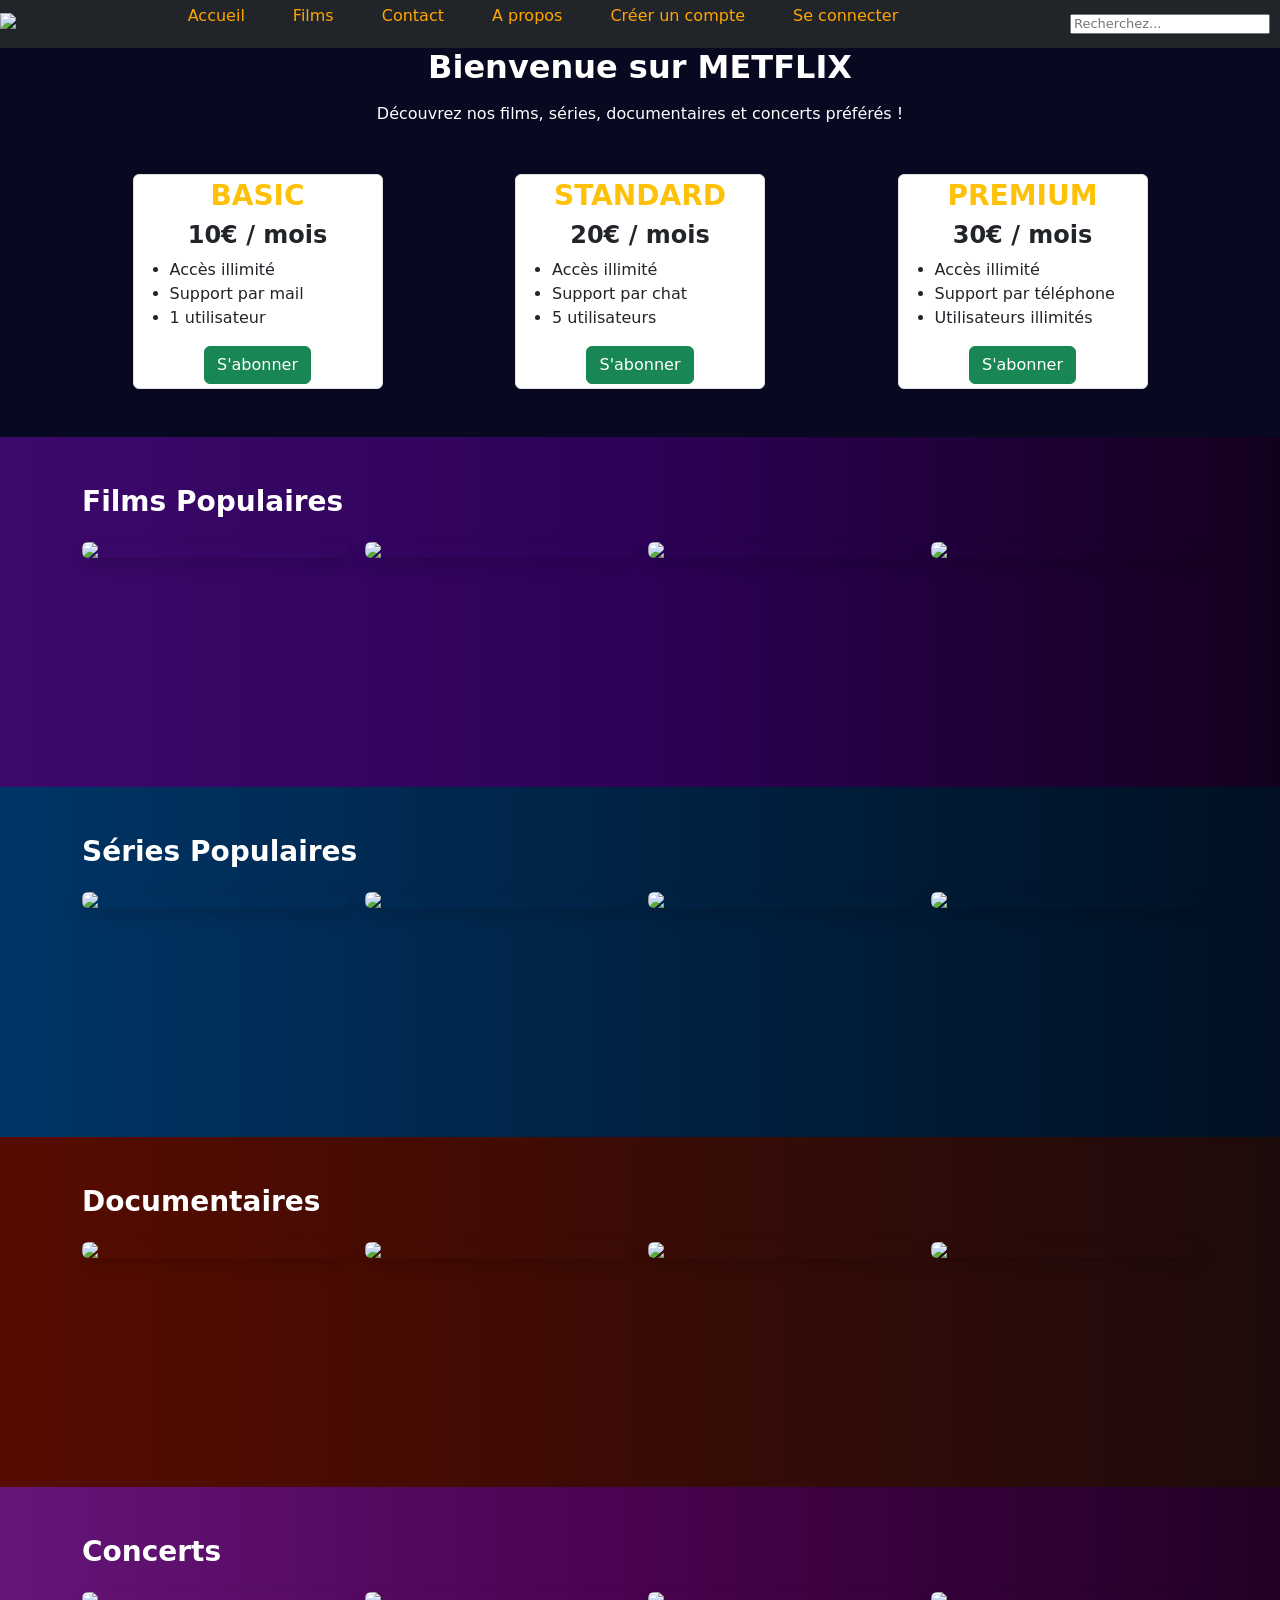
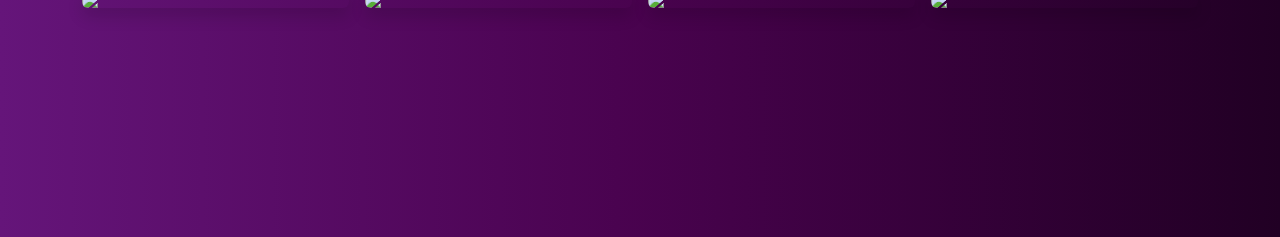
==== index.html @ 075f4abd "Projet Metflix" ====
<!DOCTYPE html>
<html lang="en">
  <head>
    <meta charset="UTF-8" />
    <meta name="viewport" content="width=device-width, initial-scale=1.0" />
    <link
      href="https://cdn.jsdelivr.net/npm/bootstrap@5.3.8/dist/css/bootstrap.min.css"
      rel="stylesheet"
      integrity="sha384-sRIl4kxILFvY47J16cr9ZwB07vP4J8+LH7qKQnuqkuIAvNWLzeN8tE5YBujZqJLB"
      crossorigin="anonymous"
    />
    <link rel="icon" type="image/png" href="/images/FavMetflix.png" />
    <link rel="stylesheet" href="/style.css" />
    <title>Metflix</title>
  </head>
  <body>
    <header>
      <nav class="bg-dark d-flex justify-content-between lh-lg">
        <!-- LOGO -->
        <a href="index.html"
          ><img src="/images/LogoMetflix.png" class="float-left mt-2"
        /></a>

        <!-- NAVLIST -->
        <ul class="d-flex justify-content-evenly gap-5 list-unstyled">
          <li><a href="index.html">Accueil</a></li>
          <li><a href="#films">Films</a></li>
          <li><a href="#series">Contact</a></li>
          <li><a href="#documentaires">A propos</a></li>
          <li><a href="#">Créer un compte</a></li>
          <li><a href="#">Se connecter</a></li>
        </ul>
        <!-- Zone recherche -->
        <input
          id="recherche"
          type="search"
          name="recherche"
          placeholder="Recherchez..."
        />
      </nav>

      <!--=================== Section PROMO / OFFRES =====================-->
      <section class="gap-4 mb-5">
        <div class="d-flex text-center flex-column gap-2">
          <h2 class="text-white fw-bolder">Bienvenue sur METFLIX</h2>
          <p class="text-white mb-5">
            Découvrez nos films, séries, documentaires et concerts préférés !
          </p>
        </div>

        <!-- CARD BASIC -->
        <div class="d-flex justify-content-evenly text-center offres">
          <div class="img-thumbnail shadow-sm">
            <h3 class="text-warning fw-bold">BASIC</h3>
            <h4 class="fw-bold">10€ / mois</h4>
            <ul class="text-start">
              <li>Accès illimité</li>
              <li>Support par mail</li>
              <li>1 utilisateur</li>
            </ul>
            <input type="button" value="S'abonner" class="btn btn-success" />
          </div>

          <!-- CARD STANDARD -->
          <div class="img-thumbnail offres">
            <h3 class="text-warning fw-bold">STANDARD</h3>
            <h4 class="fw-bold">20€ / mois</h4>
            <ul class="text-start">
              <li>Accès illimité</li>
              <li>Support par chat</li>
              <li>5 utilisateurs</li>
            </ul>
            <input type="button" value="S'abonner" class="btn btn-success" />
          </div>

          <!-- CARD PREMIUM-->
          <div class="img-thumbnail offres">
            <h3 class="text-warning fw-bold">PREMIUM</h3>
            <h4 class="fw-bold">30€ / mois</h4>
            <ul class="text-start">
              <li>Accès illimité</li>
              <li>Support par téléphone</li>
              <li>Utilisateurs illimités</li>
            </ul>
            <input type="button" value="S'abonner" class="btn btn-success" />
          </div>
        </div>
      </section>
    </header>
    <!--================================ MAIN ===============================-->
    <main>
      <!-- FILMS -->
      <section id="films" class="section-custom bg-gradient-films py-5">
        <div class="container">
          <h3 class="text-white mb-4 fw-bold">Films Populaires</h3>
          <div class="d-flex flex-nowrap justify-content-between gap-3">
            <a href="#"
              ><img
                src="/images/Eternal.jpg"
                class="img-fluid rounded shadow film-img"
            /></a>
            <a href="#"
              ><img
                src="/images/Jesuisunelégende.jpg"
                class="img-fluid rounded shadow film-img"
            /></a>
            <a href="#"
              ><img
                src="/images/Laligneverte.jpg"
                class="img-fluid rounded shadow film-img"
            /></a>
            <a href="#"
              ><img
                src="/images/LePari.jpg"
                class="img-fluid rounded shadow film-img"
            /></a>
          </div>
        </div>
      </section>

      <!-- SERIES -->
      <section id="series" class="section-custom bg-gradient-series py-5">
        <div class="container">
          <h3 class="text-white mb-4 fw-bold">Séries Populaires</h3>
          <div class="d-flex flex-nowrap justify-content-between gap-3">
            <a href="#"
              ><img
                src="/images/TheWitcher.png"
                class="img-fluid rounded shadow film-img"
            /></a>
            <a href="#"
              ><img
                src="/images/TheWalkingDeadwebp.png"
                class="img-fluid rounded shadow film-img"
            /></a>
            <a href="#"
              ><img
                src="/images/Friends.jpg"
                id="friends"
                class="img-fluid rounded shadow film-img"
            /></a>
            <a href="#"
              ><img
                src="/images/Thelastofus.jpg"
                class="img-fluid rounded shadow film-img"
            /></a>
          </div>
        </div>
      </section>

      <!-- DOCUMENTAIRES -->
      <section id="documentaires" class="section-custom bg-gradient-docu py-5">
        <div class="container">
          <h3 class="text-white mb-4 fw-bold">Documentaires</h3>
          <div class="d-flex flex-nowrap justify-content-between gap-3">
            <a href="#"
              ><img
                src="/images/LaMarcheDeLEmpereur.jpg"
                class="img-fluid rounded shadow film-img"
            /></a>
            <a href="#"
              ><img
                src="/images/LesfrèresMenendezjpg.jpg"
                class="img-fluid rounded shadow film-img"
            /></a>
            <a href="#"
              ><img
                src="/images/DocuEpstein.jpg"
                class="img-fluid rounded shadow film-img"
            /></a>
            <a href="#"
              ><img
                src="/images/DocuWattswebp.png"
                class="img-fluid rounded shadow film-img"
            /></a>
          </div>
        </div>
      </section>

      <!-- CONCERTS -->
      <section id="concerts" class="section-custom bg-gradient-concerts py-5">
        <div class="container">
          <h3 class="text-white mb-4 fw-bold">Concerts</h3>
          <div class="d-flex flex-nowrap justify-content-between gap-3">
            <a href="#"
              ><img
                src="/images/One-More-Light-Live.jpg"
                class="img-fluid rounded shadow film-img"
            /></a>
            <a href="#"
              ><img
                src="/images/Taylor-Swift.png"
                id="taylor"
                class="img-fluid rounded shadow film-img"
            /></a>
            <a href="#"
              ><img
                src="/images/640_metallica.jpg"
                class="img-fluid rounded shadow film-img"
            /></a>
            <a href="#"
              ><img
                src="/images/Slipknot.jpg"
                class="img-fluid rounded shadow film-img"
            /></a>
          </div>
        </div>
      </section>
    </main>

    <footer></footer>
    <script src="/script.js"></script>
  </body>
</html>
---- style.css ----
body {
  background: rgb(8, 8, 33);
}

#recherche {
  font-size: small;
  height: 20px;
  width: 200px;
  display: flex;
  align-self: center;
  margin-right: 10px;
}

.offres .img-thumbnail {
  width: 250px;
}

nav a {
  color: orange;
  text-decoration: none;
  transition: color 0.3s ease, transform 0.2s ease;
}

nav a:hover {
  color: #fff;
  transform: scale(1.1);
}

#films {
  height: 350px;
}
#series {
  height: 350px;
}

#documentaires {
  height: 350px;
}

#concerts {
  height: 350px;
}

#friends,
#taylor {
  height: 100px;
}

.section-custom {
  min-height: 350px;
}

.bg-gradient-films {
  background: linear-gradient(90deg, #3c096c, #2d0157, #13001d);
}

.bg-gradient-series {
  background: linear-gradient(90deg, #003566, #001022);
}

.bg-gradient-docu {
  background: linear-gradient(90deg, #580c00, #1d0b0b);
}

.bg-gradient-concerts {
  background: linear-gradient(90deg, #65157a, lch(15.51% 46.57 324.2), #210024);
}

.film-img {
  width: 23%;
  transition: transform 0.3s ease, box-shadow 0.3s ease;
}

.film-img:hover {
  transform: translateY(-10px);
  box-shadow: 0 10px 20px rgba(255, 255, 255, 0.2);
}

#series img {
  height: 180px;
}

#films a,
#series a,
#documentaires a,
#concerts a {
  display: flex;
  justify-content: center;
  align-items: center;
  width: 25%;
  text-decoration: none;
}

#films a img,
#series a img,
#documentaires a img,
#concerts a img {
  width: 100%;
  height: auto;
  object-fit: contain;
  border-radius: 8px;
  transition: transform 0.3s ease, box-shadow 0.3s ease;
}
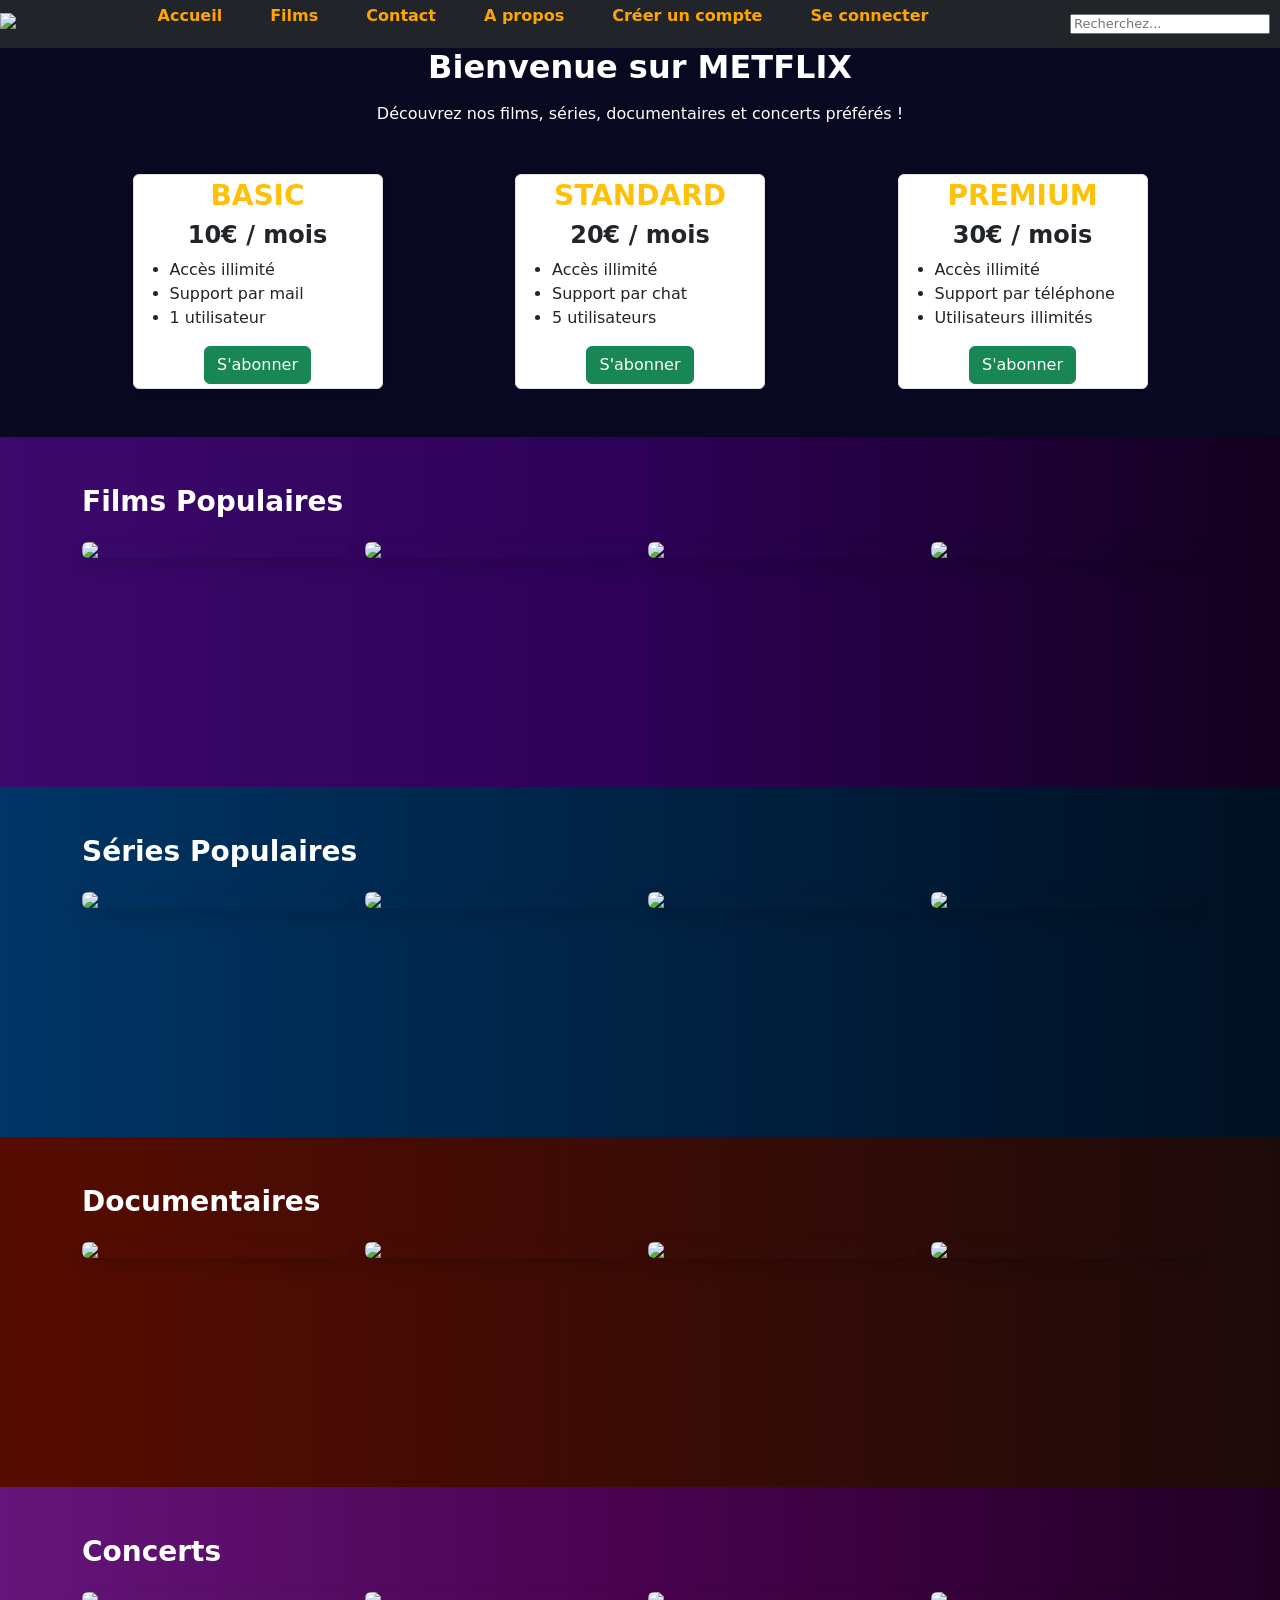
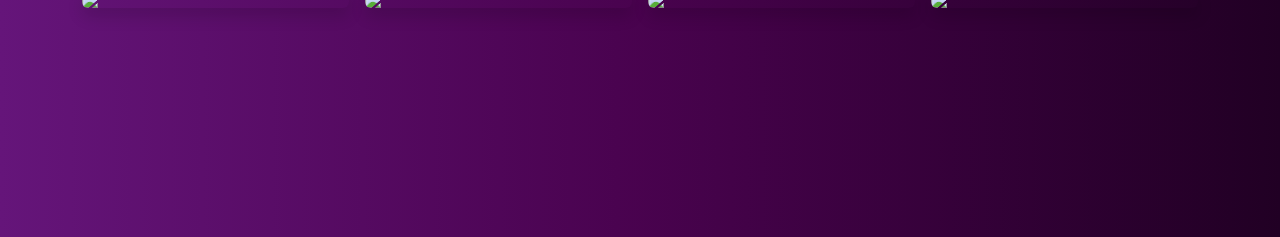
==== commit 83ea3e91: "Ajout page film et ajustements CSS" ====
--- a/index.html
+++ b/index.html
@@ -1,5 +1,5 @@
 <!DOCTYPE html>
-<html lang="en">
+<html lang="fr">
   <head>
     <meta charset="UTF-8" />
     <meta name="viewport" content="width=device-width, initial-scale=1.0" />
--- a/style.css
+++ b/style.css
@@ -16,6 +16,7 @@
 }
 
 nav a {
+  font-weight: bold;
   color: orange;
   text-decoration: none;
   transition: color 0.3s ease, transform 0.2s ease;
@@ -101,3 +102,40 @@
   border-radius: 8px;
   transition: transform 0.3s ease, box-shadow 0.3s ease;
 }
+
+/* ======================= PAGE JE SUIS UNE LEGENDE ======================== */
+
+#backgroundIMG {
+  background-image: url("/images/JEsuisBG.jpg");
+  background-size: cover;
+  background-position: center;
+  height: 100vh;
+  display: flex;
+  align-items: center;
+  justify-content: flex-start;
+  padding-left: 5%;
+  color: white;
+}
+
+#synopsis {
+  background: rgba(0, 0, 0, 0.6);
+  padding: 2rem;
+  width: 40%;
+  border-radius: 10px;
+}
+
+#synopsis h1 {
+  font-size: 3rem;
+  font-weight: bold;
+  margin-bottom: 1rem;
+}
+
+#synopsis p {
+  font-size: 1rem;
+  line-height: 1.5;
+}
+
+#infos {
+  background-color: rgba(109, 109, 110, 0.7);
+  color: white;
+}
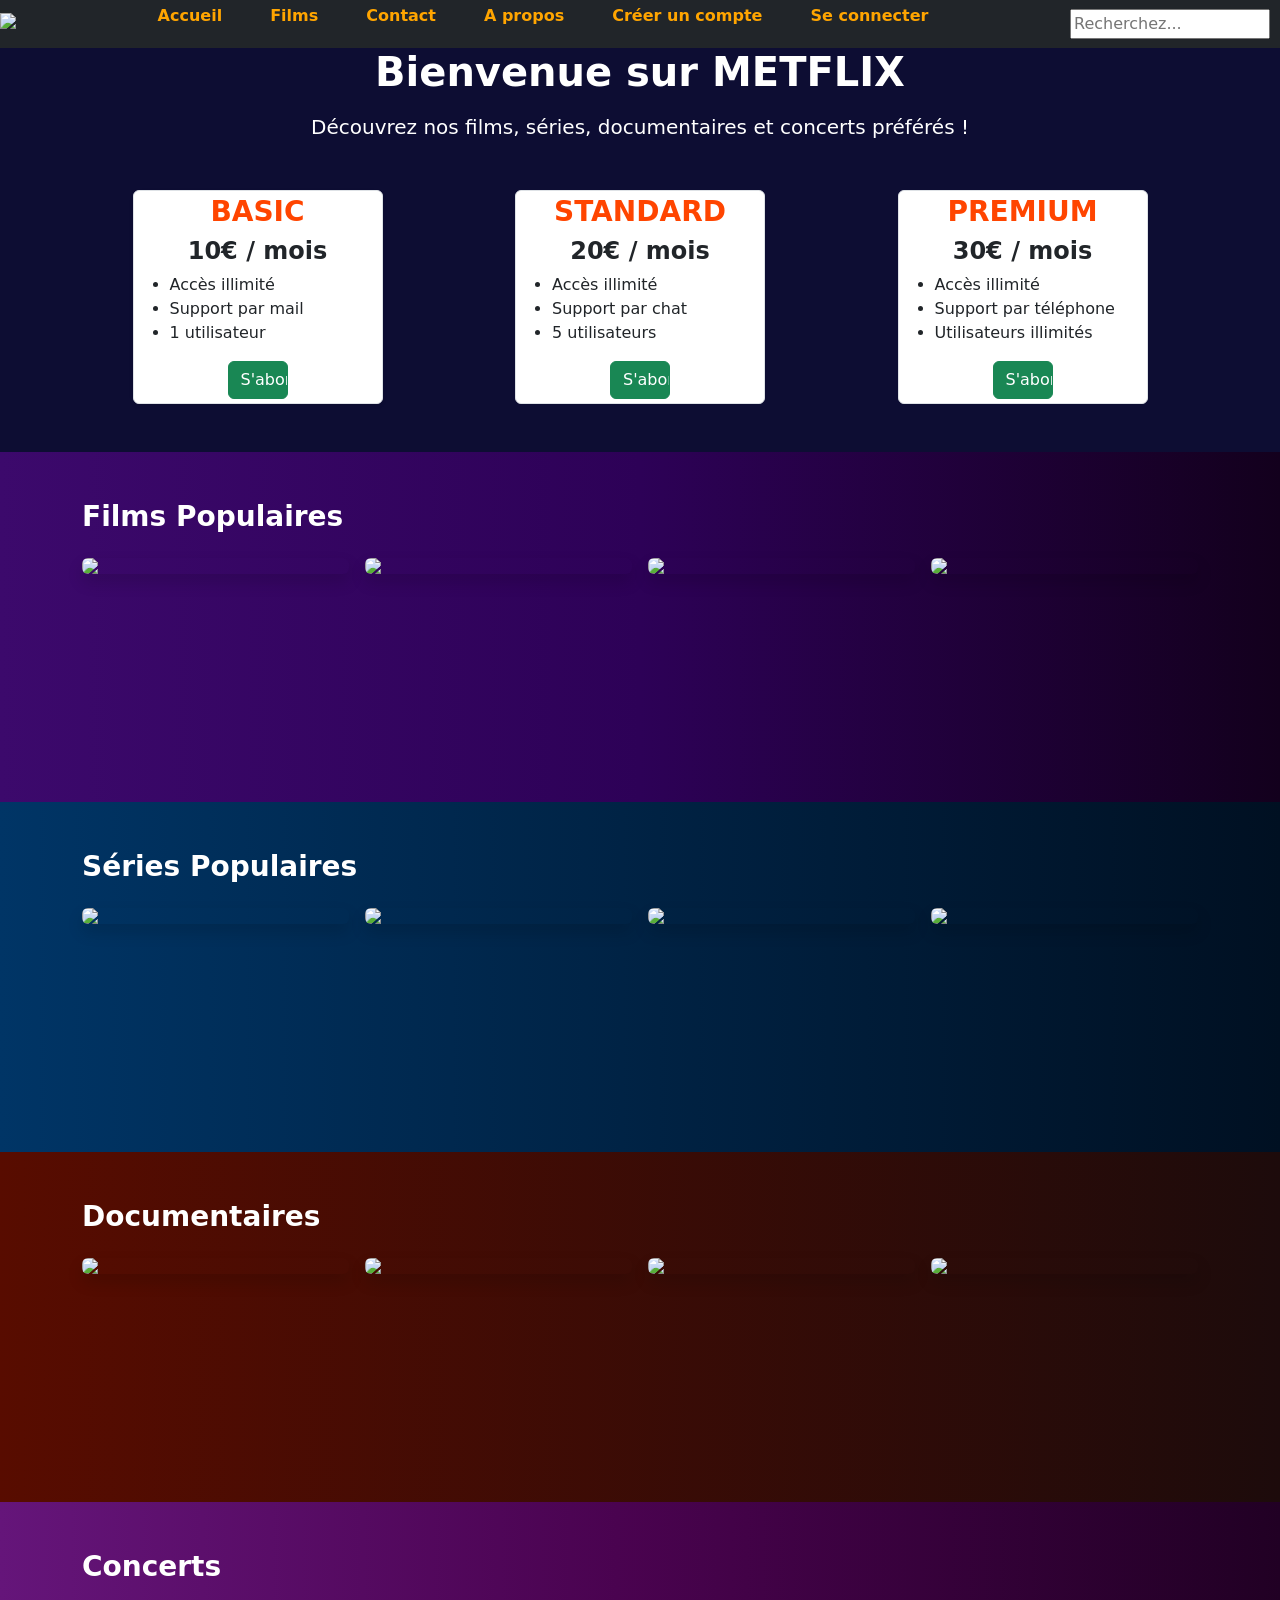
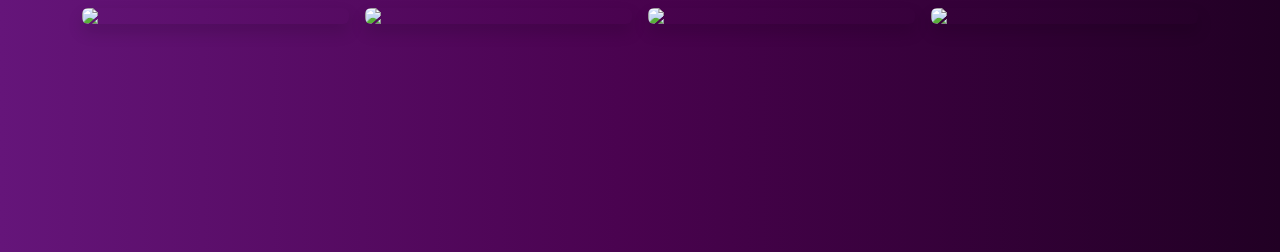
==== commit f97a7ca5: "Amélioration du logos et des boutons" ====
--- a/index.html
+++ b/index.html
@@ -18,7 +18,7 @@
       <nav class="bg-dark d-flex justify-content-between lh-lg">
         <!-- LOGO -->
         <a href="index.html"
-          ><img src="/images/LogoMetflix.png" class="float-left mt-2"
+          ><img src="/images/LogoMetflix.png" class="float-left mt-2 logo"
         /></a>
 
         <!-- NAVLIST -->
@@ -42,8 +42,8 @@
       <!--=================== Section PROMO / OFFRES =====================-->
       <section class="gap-4 mb-5">
         <div class="d-flex text-center flex-column gap-2">
-          <h2 class="text-white fw-bolder">Bienvenue sur METFLIX</h2>
-          <p class="text-white mb-5">
+          <h2 class="text-white fw-bolder fs-1">Bienvenue sur METFLIX</h2>
+          <p class="text-white mb-5 fs-5">
             Découvrez nos films, séries, documentaires et concerts préférés !
           </p>
         </div>
@@ -51,7 +51,7 @@
         <!-- CARD BASIC -->
         <div class="d-flex justify-content-evenly text-center offres">
           <div class="img-thumbnail shadow-sm">
-            <h3 class="text-warning fw-bold">BASIC</h3>
+            <h3 class="titreOffre">BASIC</h3>
             <h4 class="fw-bold">10€ / mois</h4>
             <ul class="text-start">
               <li>Accès illimité</li>
@@ -63,7 +63,7 @@
 
           <!-- CARD STANDARD -->
           <div class="img-thumbnail offres">
-            <h3 class="text-warning fw-bold">STANDARD</h3>
+            <h3 class="titreOffre">STANDARD</h3>
             <h4 class="fw-bold">20€ / mois</h4>
             <ul class="text-start">
               <li>Accès illimité</li>
@@ -75,7 +75,7 @@
 
           <!-- CARD PREMIUM-->
           <div class="img-thumbnail offres">
-            <h3 class="text-warning fw-bold">PREMIUM</h3>
+            <h3 class="titreOffre">PREMIUM</h3>
             <h4 class="fw-bold">30€ / mois</h4>
             <ul class="text-start">
               <li>Accès illimité</li>
@@ -99,7 +99,7 @@
                 src="/images/Eternal.jpg"
                 class="img-fluid rounded shadow film-img"
             /></a>
-            <a href="#"
+            <a href="/pageFilm.html"
               ><img
                 src="/images/Jesuisunelégende.jpg"
                 class="img-fluid rounded shadow film-img"
--- a/style.css
+++ b/style.css
@@ -1,10 +1,14 @@
 body {
-  background: rgb(8, 8, 33);
+  background: rgb(13, 13, 51);
+}
+
+.logo {
+  width: 150px;
 }
 
 #recherche {
-  font-size: small;
-  height: 20px;
+  font-size: medium;
+  height: 30px;
   width: 200px;
   display: flex;
   align-self: center;
@@ -103,6 +107,10 @@
   transition: transform 0.3s ease, box-shadow 0.3s ease;
 }
 
+.titreOffre {
+  color: orangered;
+  font-weight: bold;
+}
 /* ======================= PAGE JE SUIS UNE LEGENDE ======================== */
 
 #backgroundIMG {
@@ -139,3 +147,7 @@
   background-color: rgba(109, 109, 110, 0.7);
   color: white;
 }
+
+.btn {
+  width: 25%;
+}
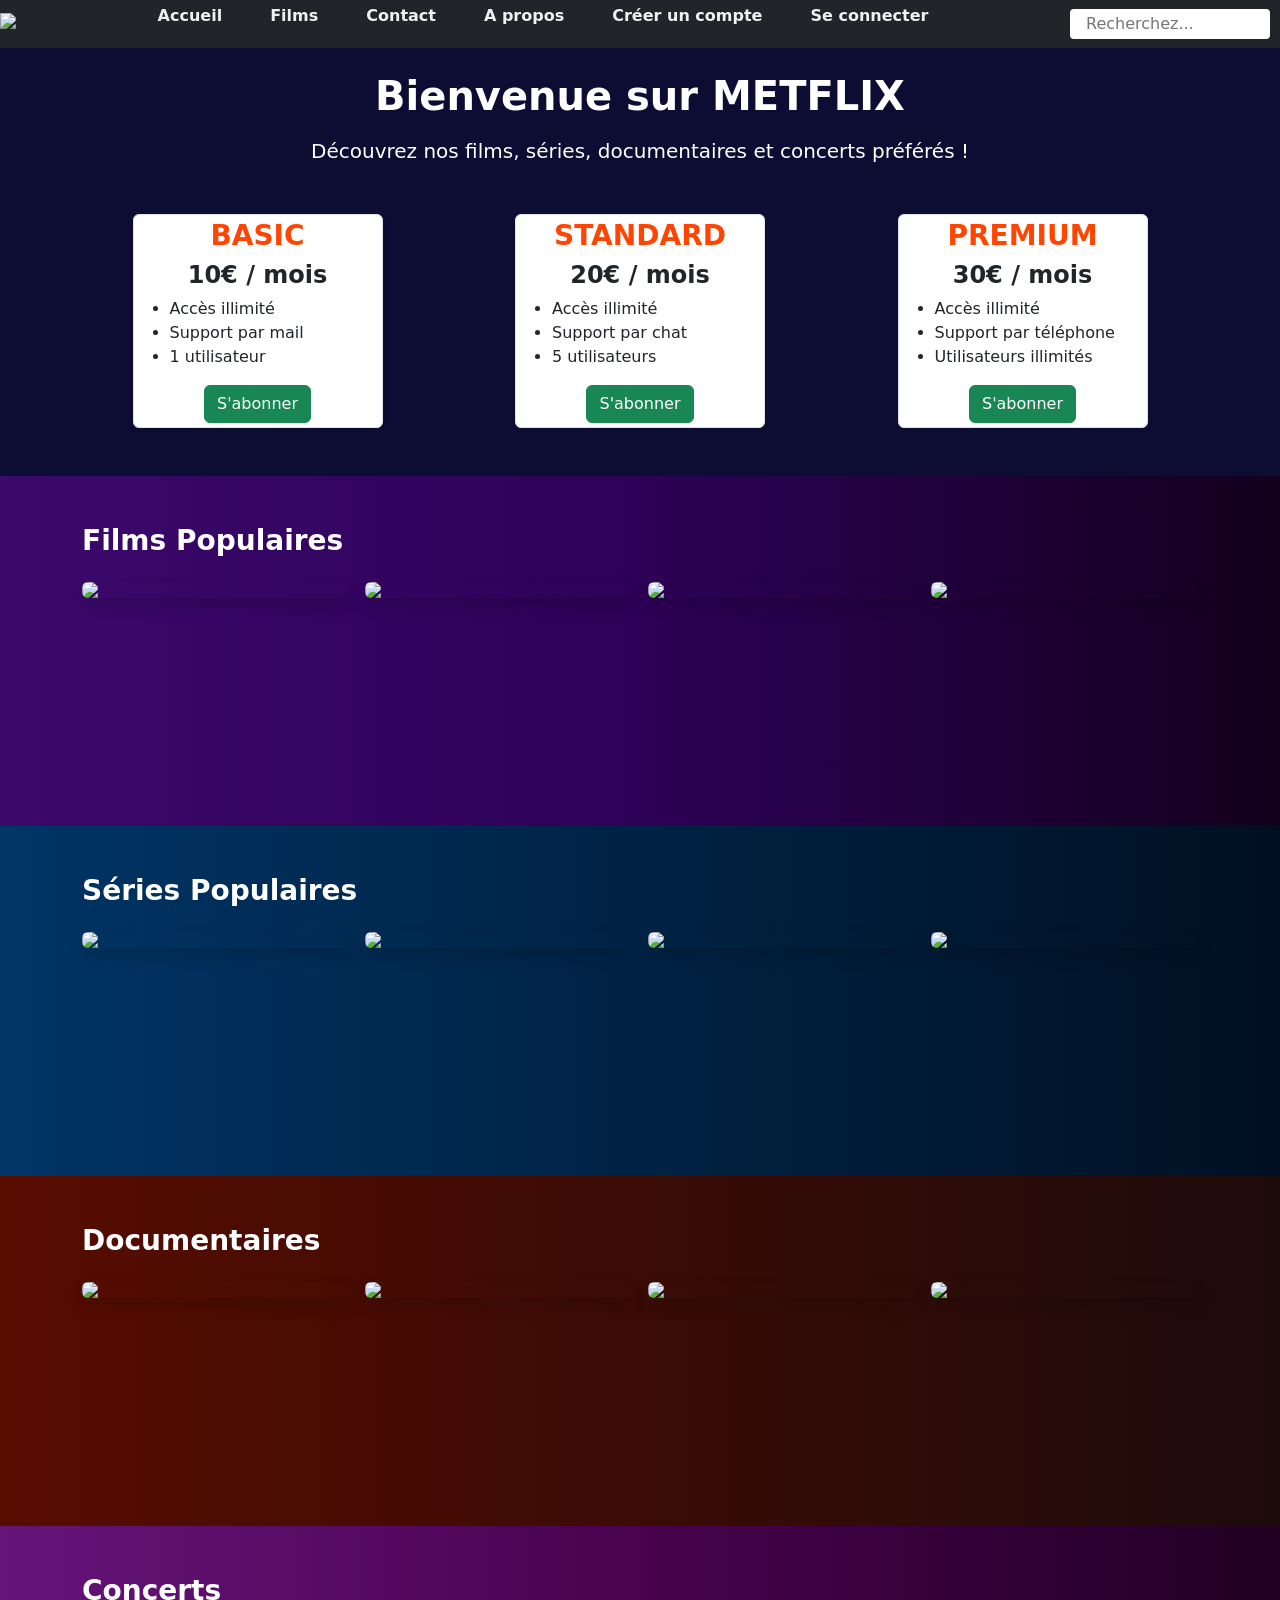
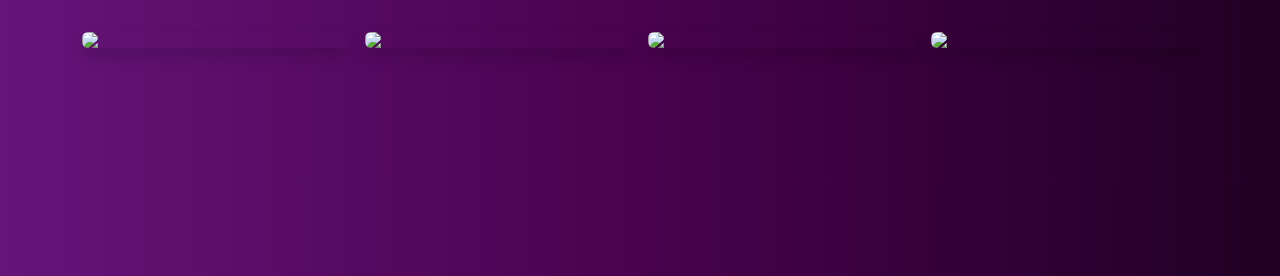
==== commit 94748452: "Effet sur barre de recherche et couleur liens nav" ====
--- a/index.html
+++ b/index.html
@@ -15,7 +15,7 @@
   </head>
   <body>
     <header>
-      <nav class="bg-dark d-flex justify-content-between lh-lg">
+      <nav class="bg-dark d-flex justify-content-between lh-lg mb-4">
         <!-- LOGO -->
         <a href="index.html"
           ><img src="/images/LogoMetflix.png" class="float-left mt-2 logo"
--- a/style.css
+++ b/style.css
@@ -13,6 +13,16 @@
   display: flex;
   align-self: center;
   margin-right: 10px;
+  border: none;
+  padding: 0.5rem 1rem;
+  border-radius: 4px;
+  transition: all 0.3s ease;
+}
+
+#recherche:focus-visible {
+  outline: none;
+  box-shadow: 0 0 15px 5px rgba(220, 20, 60, 0.6);
+  border-radius: 5px;
 }
 
 .offres .img-thumbnail {
@@ -21,13 +31,13 @@
 
 nav a {
   font-weight: bold;
-  color: orange;
+  color: rgb(240, 240, 240);
   text-decoration: none;
   transition: color 0.3s ease, transform 0.2s ease;
 }
 
 nav a:hover {
-  color: #fff;
+  color: #c70000;
   transform: scale(1.1);
 }
 
@@ -148,6 +158,6 @@
   color: white;
 }
 
-.btn {
+#synopsis .btn {
   width: 25%;
 }
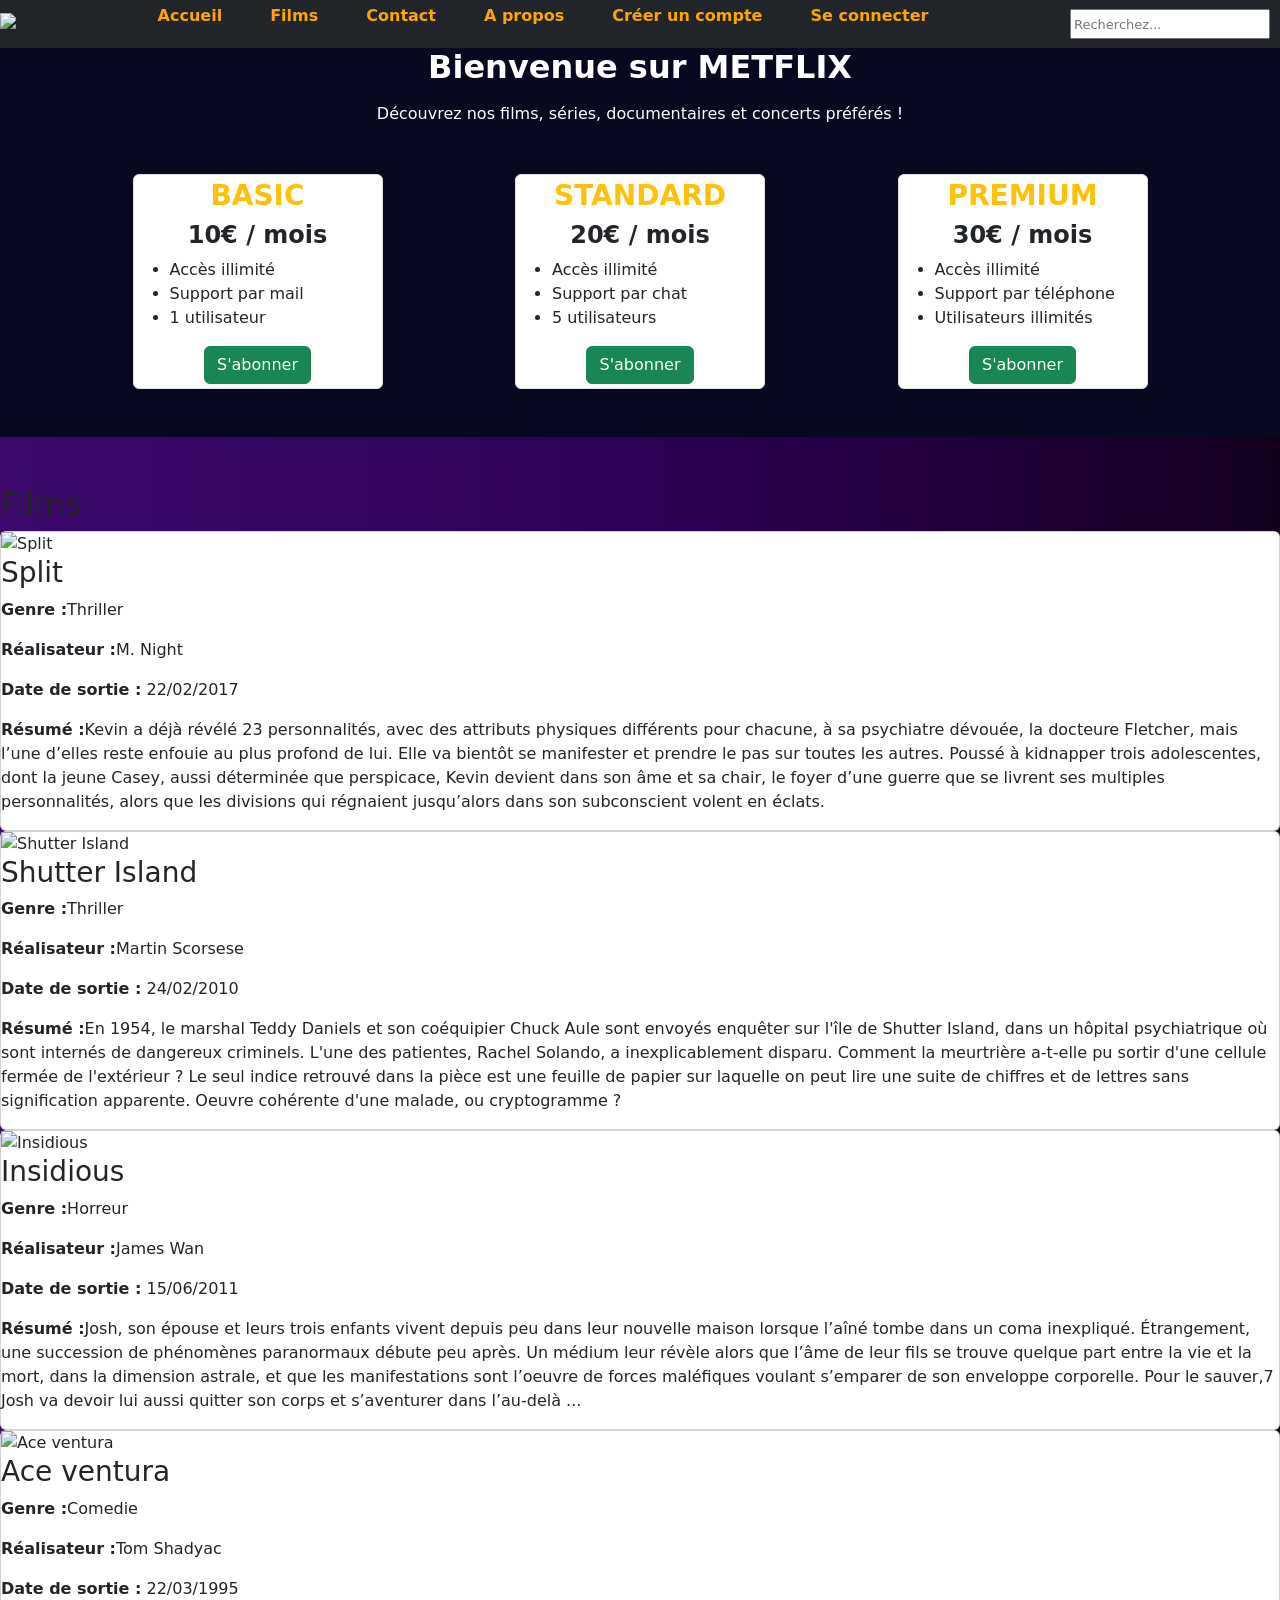
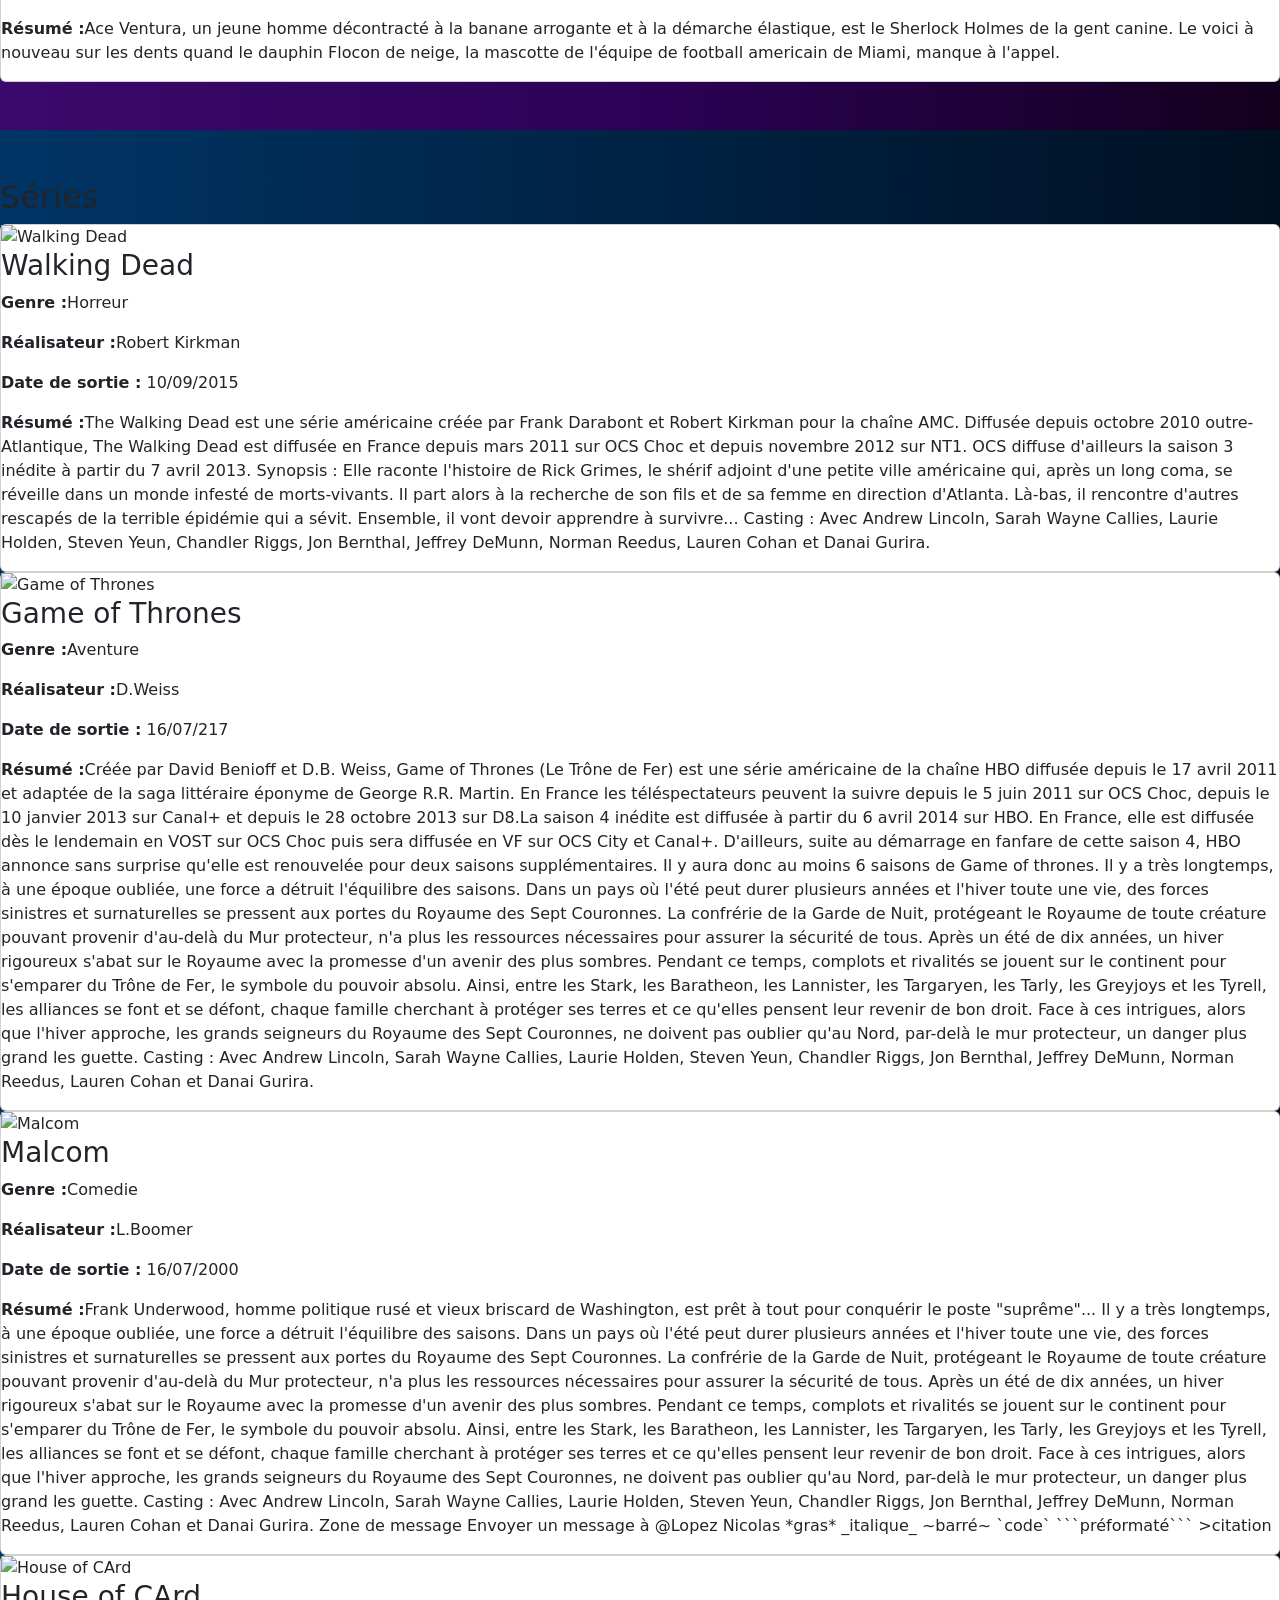
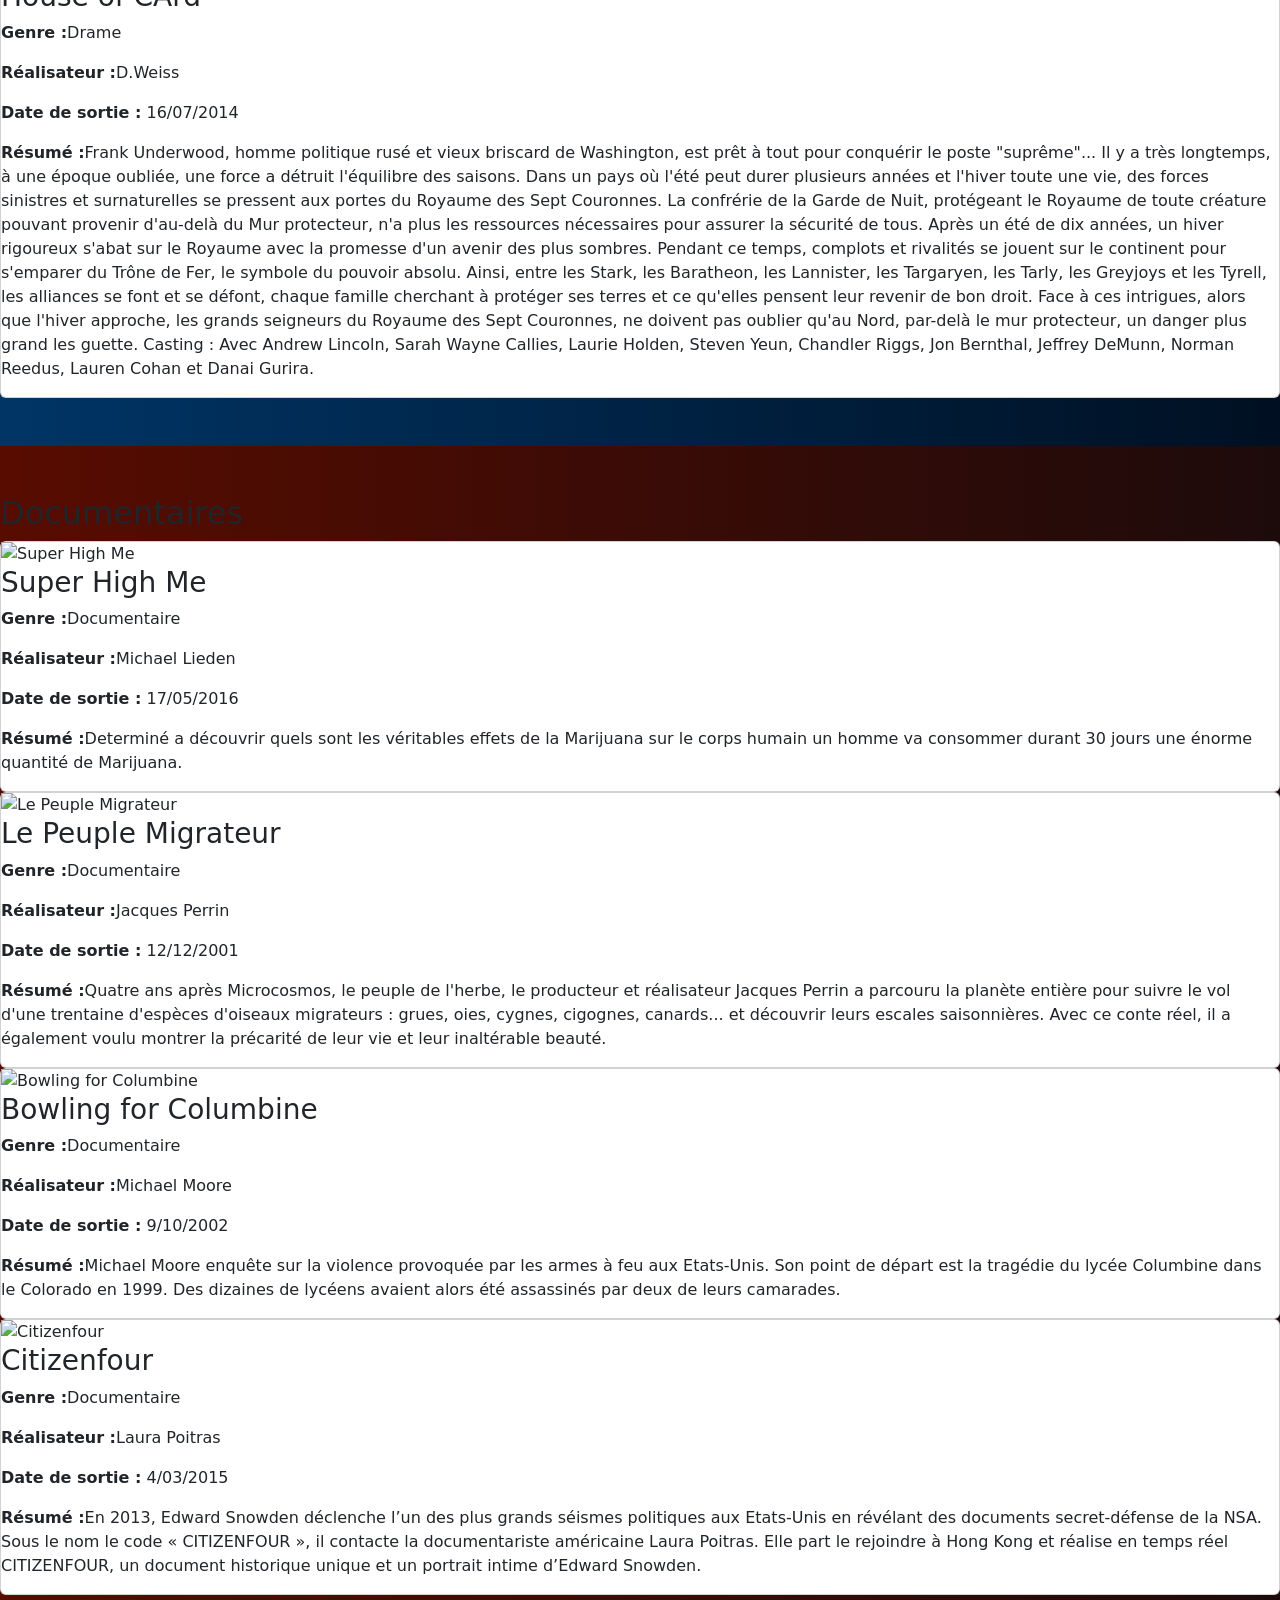
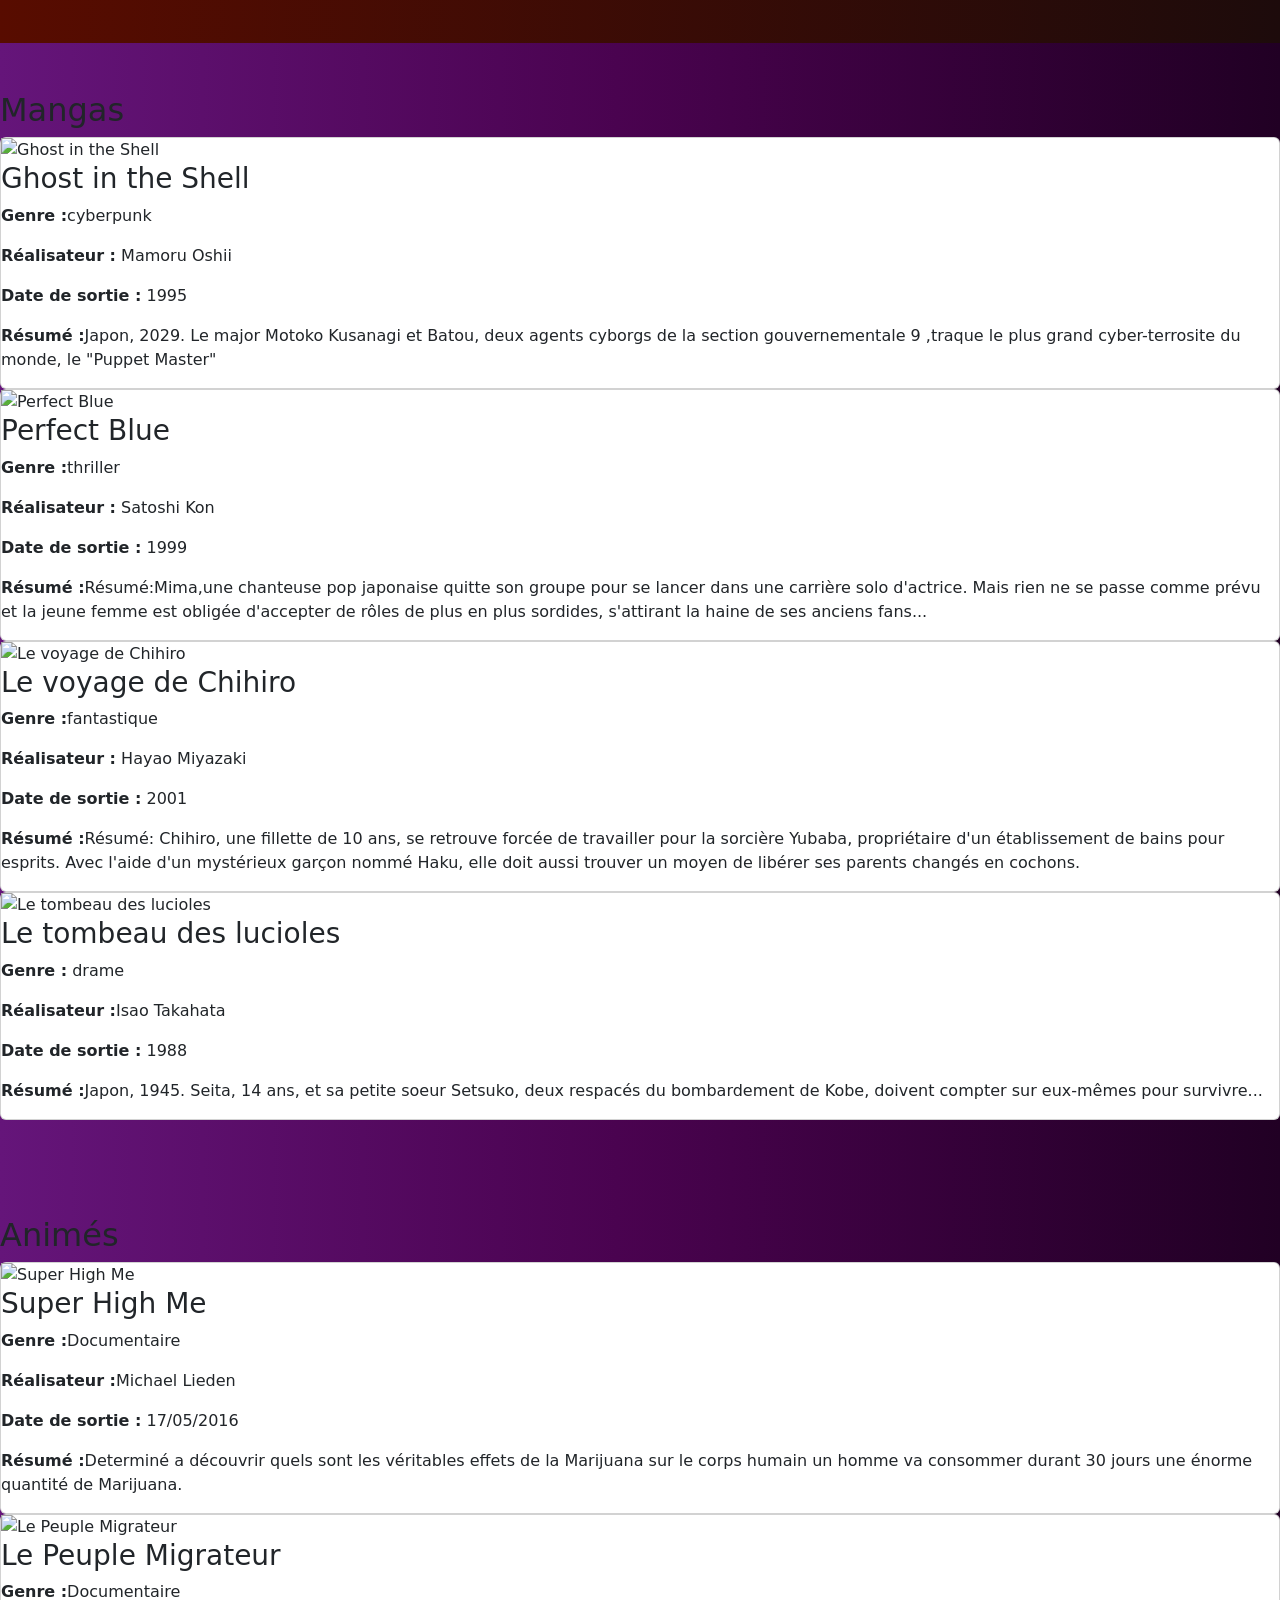
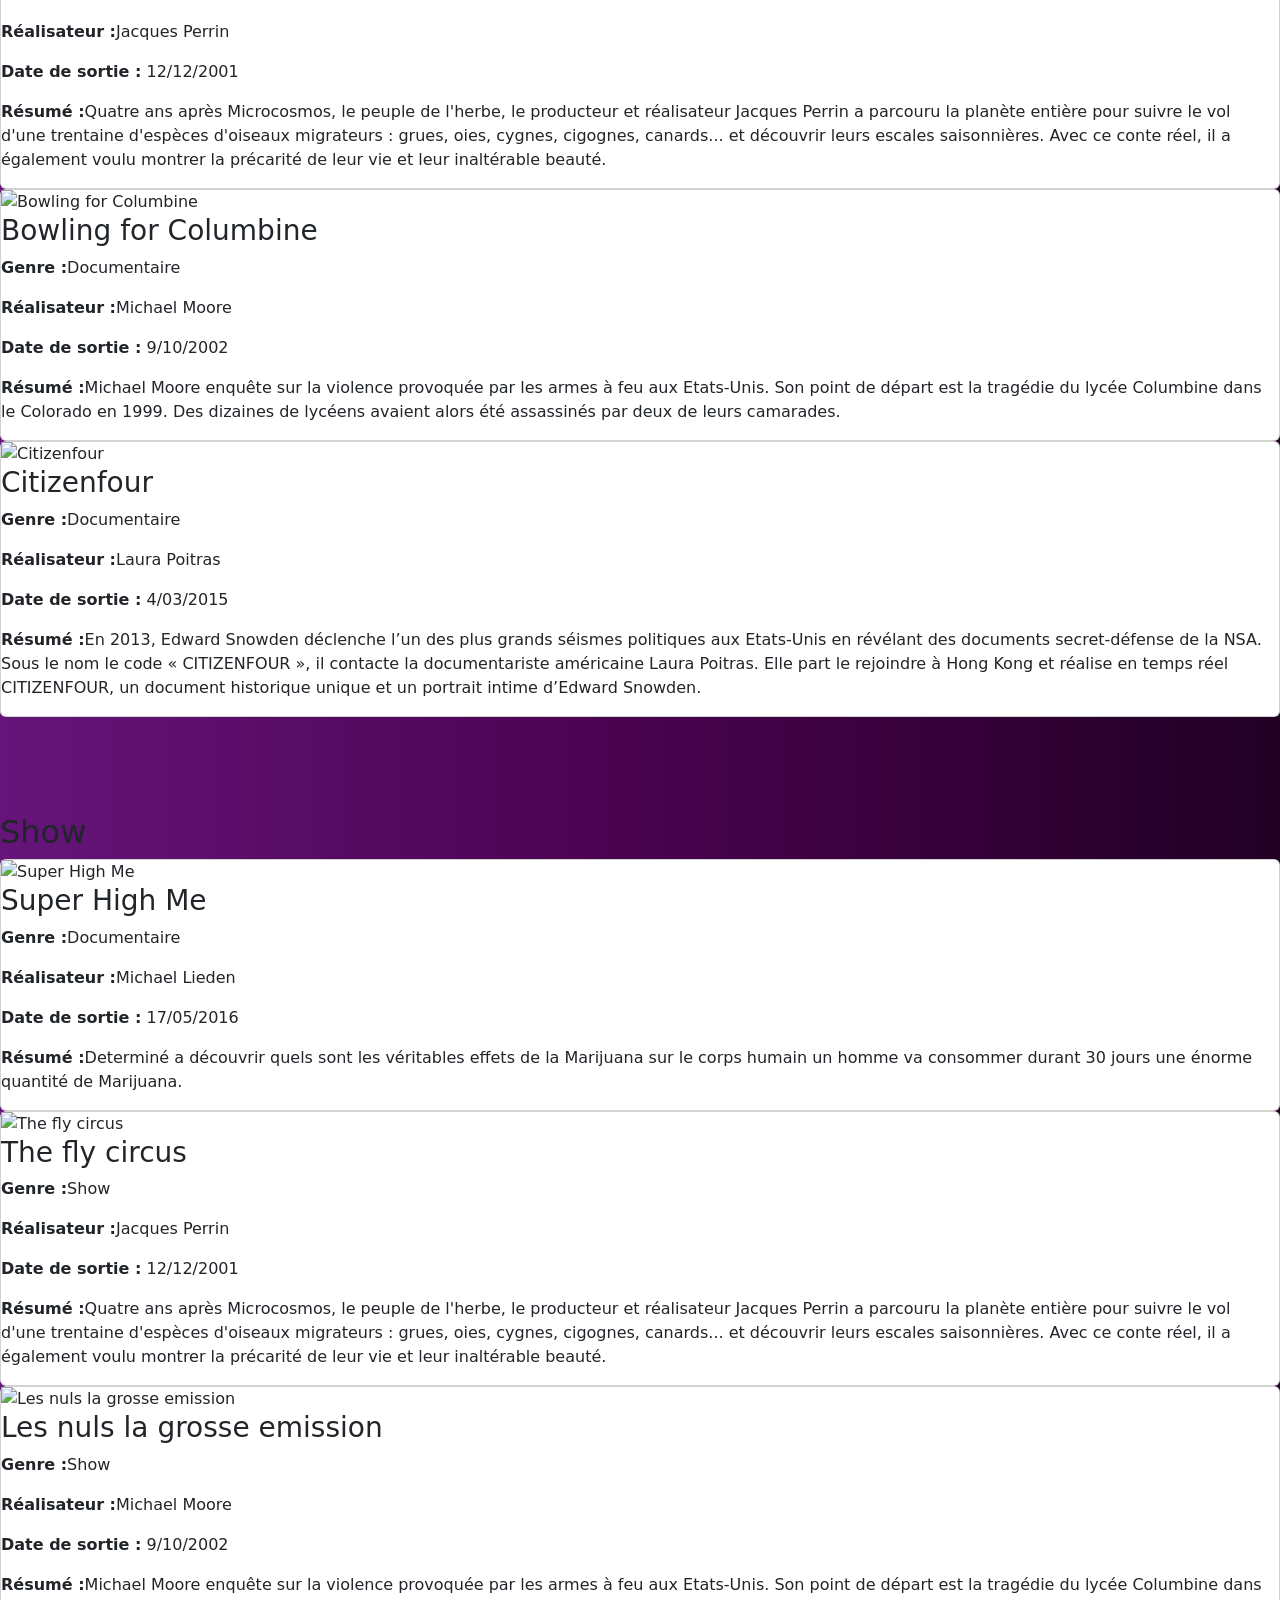
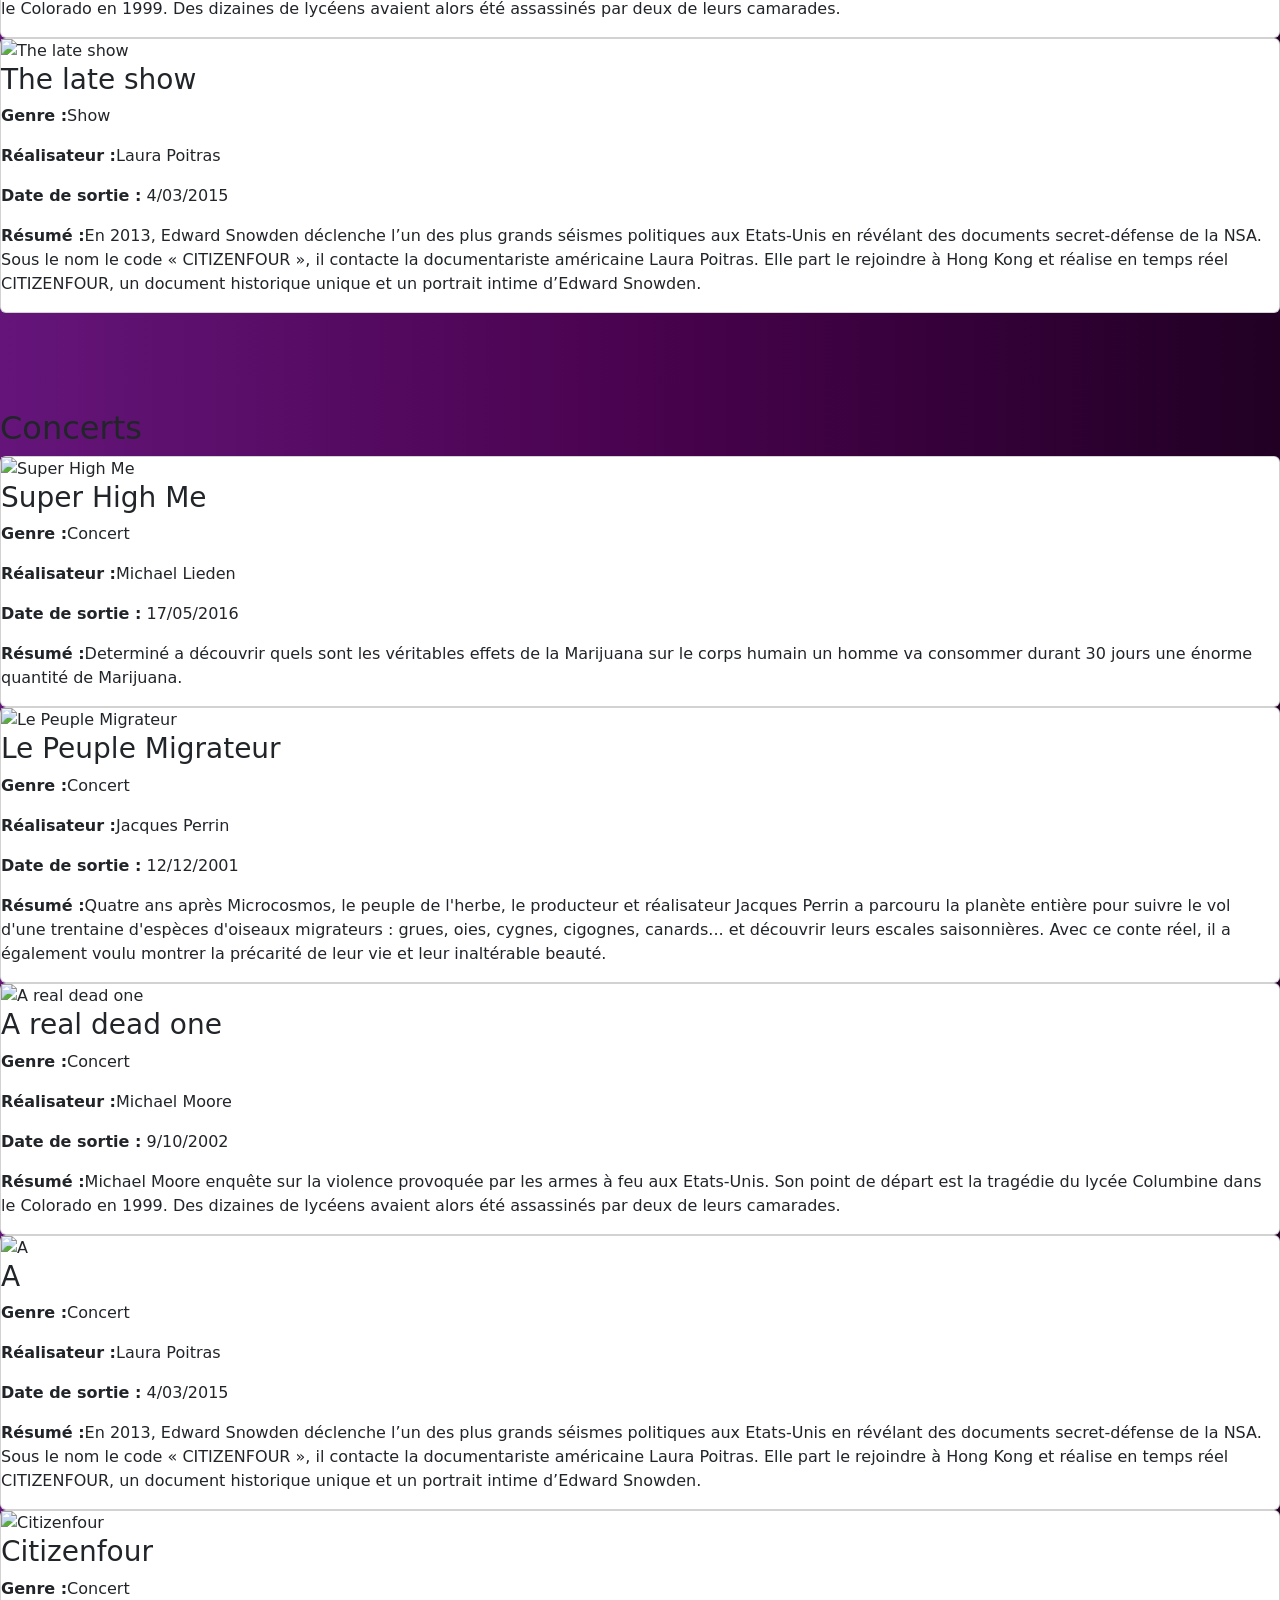
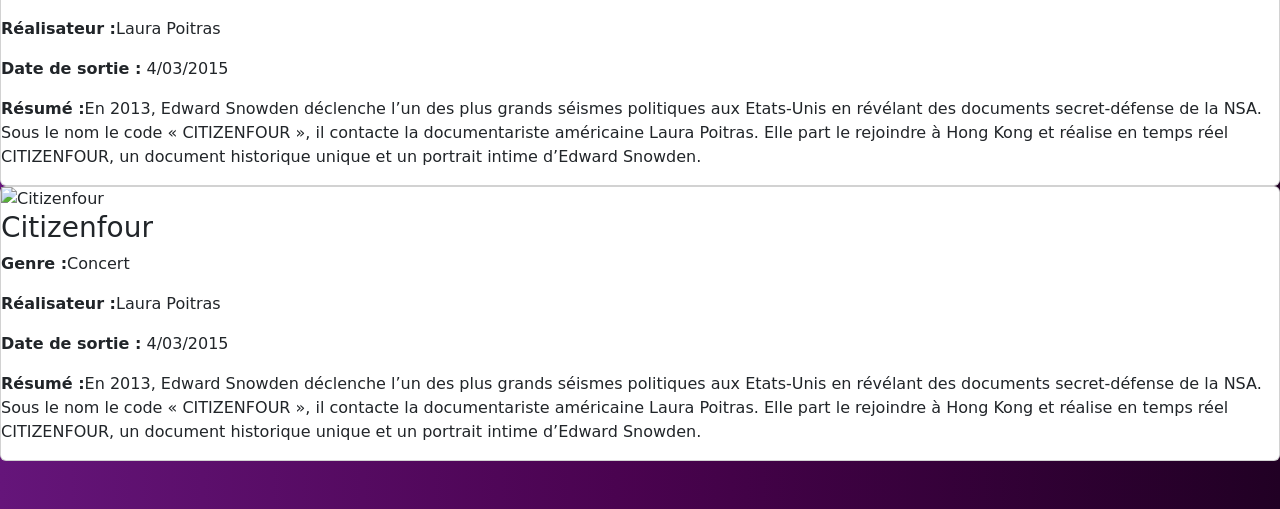
==== commit 57ee092b: "Ajout catégories XML + mise en forme CSS" ====
--- a/index.html
+++ b/index.html
@@ -1,5 +1,5 @@
 <!DOCTYPE html>
-<html lang="fr">
+<html lang="en">
   <head>
     <meta charset="UTF-8" />
     <meta name="viewport" content="width=device-width, initial-scale=1.0" />
@@ -15,7 +15,7 @@
   </head>
   <body>
     <header>
-      <nav class="bg-dark d-flex justify-content-between lh-lg mb-4">
+      <nav class="bg-dark d-flex justify-content-between lh-lg fw-bold">
         <!-- LOGO -->
         <a href="index.html"
           ><img src="/images/LogoMetflix.png" class="float-left mt-2 logo"
@@ -42,8 +42,8 @@
       <!--=================== Section PROMO / OFFRES =====================-->
       <section class="gap-4 mb-5">
         <div class="d-flex text-center flex-column gap-2">
-          <h2 class="text-white fw-bolder fs-1">Bienvenue sur METFLIX</h2>
-          <p class="text-white mb-5 fs-5">
+          <h2 class="text-white fw-bolder">Bienvenue sur METFLIX</h2>
+          <p class="text-white mb-5">
             Découvrez nos films, séries, documentaires et concerts préférés !
           </p>
         </div>
@@ -51,7 +51,7 @@
         <!-- CARD BASIC -->
         <div class="d-flex justify-content-evenly text-center offres">
           <div class="img-thumbnail shadow-sm">
-            <h3 class="titreOffre">BASIC</h3>
+            <h3 class="text-warning fw-bold">BASIC</h3>
             <h4 class="fw-bold">10€ / mois</h4>
             <ul class="text-start">
               <li>Accès illimité</li>
@@ -63,7 +63,7 @@
 
           <!-- CARD STANDARD -->
           <div class="img-thumbnail offres">
-            <h3 class="titreOffre">STANDARD</h3>
+            <h3 class="text-warning fw-bold">STANDARD</h3>
             <h4 class="fw-bold">20€ / mois</h4>
             <ul class="text-start">
               <li>Accès illimité</li>
@@ -75,7 +75,7 @@
 
           <!-- CARD PREMIUM-->
           <div class="img-thumbnail offres">
-            <h3 class="titreOffre">PREMIUM</h3>
+            <h3 class="text-warning fw-bold">PREMIUM</h3>
             <h4 class="fw-bold">30€ / mois</h4>
             <ul class="text-start">
               <li>Accès illimité</li>
@@ -90,122 +90,46 @@
     <!--================================ MAIN ===============================-->
     <main>
       <!-- FILMS -->
-      <section id="films" class="section-custom bg-gradient-films py-5">
-        <div class="container">
-          <h3 class="text-white mb-4 fw-bold">Films Populaires</h3>
-          <div class="d-flex flex-nowrap justify-content-between gap-3">
-            <a href="#"
-              ><img
-                src="/images/Eternal.jpg"
-                class="img-fluid rounded shadow film-img"
-            /></a>
-            <a href="/pageFilm.html"
-              ><img
-                src="/images/Jesuisunelégende.jpg"
-                class="img-fluid rounded shadow film-img"
-            /></a>
-            <a href="#"
-              ><img
-                src="/images/Laligneverte.jpg"
-                class="img-fluid rounded shadow film-img"
-            /></a>
-            <a href="#"
-              ><img
-                src="/images/LePari.jpg"
-                class="img-fluid rounded shadow film-img"
-            /></a>
-          </div>
-        </div>
-      </section>
+      <section
+        id="films"
+        class="section-custom bg-gradient-films py-5"
+      ></section>
 
       <!-- SERIES -->
-      <section id="series" class="section-custom bg-gradient-series py-5">
-        <div class="container">
-          <h3 class="text-white mb-4 fw-bold">Séries Populaires</h3>
-          <div class="d-flex flex-nowrap justify-content-between gap-3">
-            <a href="#"
-              ><img
-                src="/images/TheWitcher.png"
-                class="img-fluid rounded shadow film-img"
-            /></a>
-            <a href="#"
-              ><img
-                src="/images/TheWalkingDeadwebp.png"
-                class="img-fluid rounded shadow film-img"
-            /></a>
-            <a href="#"
-              ><img
-                src="/images/Friends.jpg"
-                id="friends"
-                class="img-fluid rounded shadow film-img"
-            /></a>
-            <a href="#"
-              ><img
-                src="/images/Thelastofus.jpg"
-                class="img-fluid rounded shadow film-img"
-            /></a>
-          </div>
-        </div>
-      </section>
+      <section
+        id="series"
+        class="section-custom bg-gradient-series py-5"
+      ></section>
 
       <!-- DOCUMENTAIRES -->
-      <section id="documentaires" class="section-custom bg-gradient-docu py-5">
-        <div class="container">
-          <h3 class="text-white mb-4 fw-bold">Documentaires</h3>
-          <div class="d-flex flex-nowrap justify-content-between gap-3">
-            <a href="#"
-              ><img
-                src="/images/LaMarcheDeLEmpereur.jpg"
-                class="img-fluid rounded shadow film-img"
-            /></a>
-            <a href="#"
-              ><img
-                src="/images/LesfrèresMenendezjpg.jpg"
-                class="img-fluid rounded shadow film-img"
-            /></a>
-            <a href="#"
-              ><img
-                src="/images/DocuEpstein.jpg"
-                class="img-fluid rounded shadow film-img"
-            /></a>
-            <a href="#"
-              ><img
-                src="/images/DocuWattswebp.png"
-                class="img-fluid rounded shadow film-img"
-            /></a>
-          </div>
-        </div>
-      </section>
+      <section
+        id="documentaire"
+        class="section-custom bg-gradient-docu py-5"
+      ></section>
 
-      <!-- CONCERTS -->
-      <section id="concerts" class="section-custom bg-gradient-concerts py-5">
-        <div class="container">
-          <h3 class="text-white mb-4 fw-bold">Concerts</h3>
-          <div class="d-flex flex-nowrap justify-content-between gap-3">
-            <a href="#"
-              ><img
-                src="/images/One-More-Light-Live.jpg"
-                class="img-fluid rounded shadow film-img"
-            /></a>
-            <a href="#"
-              ><img
-                src="/images/Taylor-Swift.png"
-                id="taylor"
-                class="img-fluid rounded shadow film-img"
-            /></a>
-            <a href="#"
-              ><img
-                src="/images/640_metallica.jpg"
-                class="img-fluid rounded shadow film-img"
-            /></a>
-            <a href="#"
-              ><img
-                src="/images/Slipknot.jpg"
-                class="img-fluid rounded shadow film-img"
-            /></a>
-          </div>
-        </div>
-      </section>
+      <!-- MANGAS -->
+      <section
+        id="manga"
+        class="section-custom bg-gradient-concerts py-5"
+      ></section>
+
+      <!-- ANIMES -->
+      <section
+        id="anime"
+        class="section-custom bg-gradient-concerts py-5"
+      ></section>
+
+      <!-- SHOW -->
+      <section
+        id="show"
+        class="section-custom bg-gradient-concerts py-5"
+      ></section>
+
+      <!-- CONCERT -->
+      <section
+        id="concert"
+        class="section-custom bg-gradient-concerts py-5"
+      ></section>
     </main>
 
     <footer></footer>
--- a/style.css
+++ b/style.css
@@ -1,28 +1,18 @@
 body {
-  background: rgb(13, 13, 51);
+  background: rgb(8, 8, 33);
 }
 
 .logo {
-  width: 150px;
+  width: 180px;
 }
 
 #recherche {
-  font-size: medium;
+  font-size: small;
   height: 30px;
   width: 200px;
   display: flex;
   align-self: center;
   margin-right: 10px;
-  border: none;
-  padding: 0.5rem 1rem;
-  border-radius: 4px;
-  transition: all 0.3s ease;
-}
-
-#recherche:focus-visible {
-  outline: none;
-  box-shadow: 0 0 15px 5px rgba(220, 20, 60, 0.6);
-  border-radius: 5px;
 }
 
 .offres .img-thumbnail {
@@ -30,39 +20,14 @@
 }
 
 nav a {
-  font-weight: bold;
-  color: rgb(240, 240, 240);
+  color: orange;
   text-decoration: none;
   transition: color 0.3s ease, transform 0.2s ease;
 }
 
 nav a:hover {
-  color: #c70000;
+  color: #fff;
   transform: scale(1.1);
-}
-
-#films {
-  height: 350px;
-}
-#series {
-  height: 350px;
-}
-
-#documentaires {
-  height: 350px;
-}
-
-#concerts {
-  height: 350px;
-}
-
-#friends,
-#taylor {
-  height: 100px;
-}
-
-.section-custom {
-  min-height: 350px;
 }
 
 .bg-gradient-films {
@@ -81,83 +46,7 @@
   background: linear-gradient(90deg, #65157a, lch(15.51% 46.57 324.2), #210024);
 }
 
-.film-img {
-  width: 23%;
-  transition: transform 0.3s ease, box-shadow 0.3s ease;
-}
-
 .film-img:hover {
   transform: translateY(-10px);
   box-shadow: 0 10px 20px rgba(255, 255, 255, 0.2);
 }
-
-#series img {
-  height: 180px;
-}
-
-#films a,
-#series a,
-#documentaires a,
-#concerts a {
-  display: flex;
-  justify-content: center;
-  align-items: center;
-  width: 25%;
-  text-decoration: none;
-}
-
-#films a img,
-#series a img,
-#documentaires a img,
-#concerts a img {
-  width: 100%;
-  height: auto;
-  object-fit: contain;
-  border-radius: 8px;
-  transition: transform 0.3s ease, box-shadow 0.3s ease;
-}
-
-.titreOffre {
-  color: orangered;
-  font-weight: bold;
-}
-/* ======================= PAGE JE SUIS UNE LEGENDE ======================== */
-
-#backgroundIMG {
-  background-image: url("/images/JEsuisBG.jpg");
-  background-size: cover;
-  background-position: center;
-  height: 100vh;
-  display: flex;
-  align-items: center;
-  justify-content: flex-start;
-  padding-left: 5%;
-  color: white;
-}
-
-#synopsis {
-  background: rgba(0, 0, 0, 0.6);
-  padding: 2rem;
-  width: 40%;
-  border-radius: 10px;
-}
-
-#synopsis h1 {
-  font-size: 3rem;
-  font-weight: bold;
-  margin-bottom: 1rem;
-}
-
-#synopsis p {
-  font-size: 1rem;
-  line-height: 1.5;
-}
-
-#infos {
-  background-color: rgba(109, 109, 110, 0.7);
-  color: white;
-}
-
-#synopsis .btn {
-  width: 25%;
-}
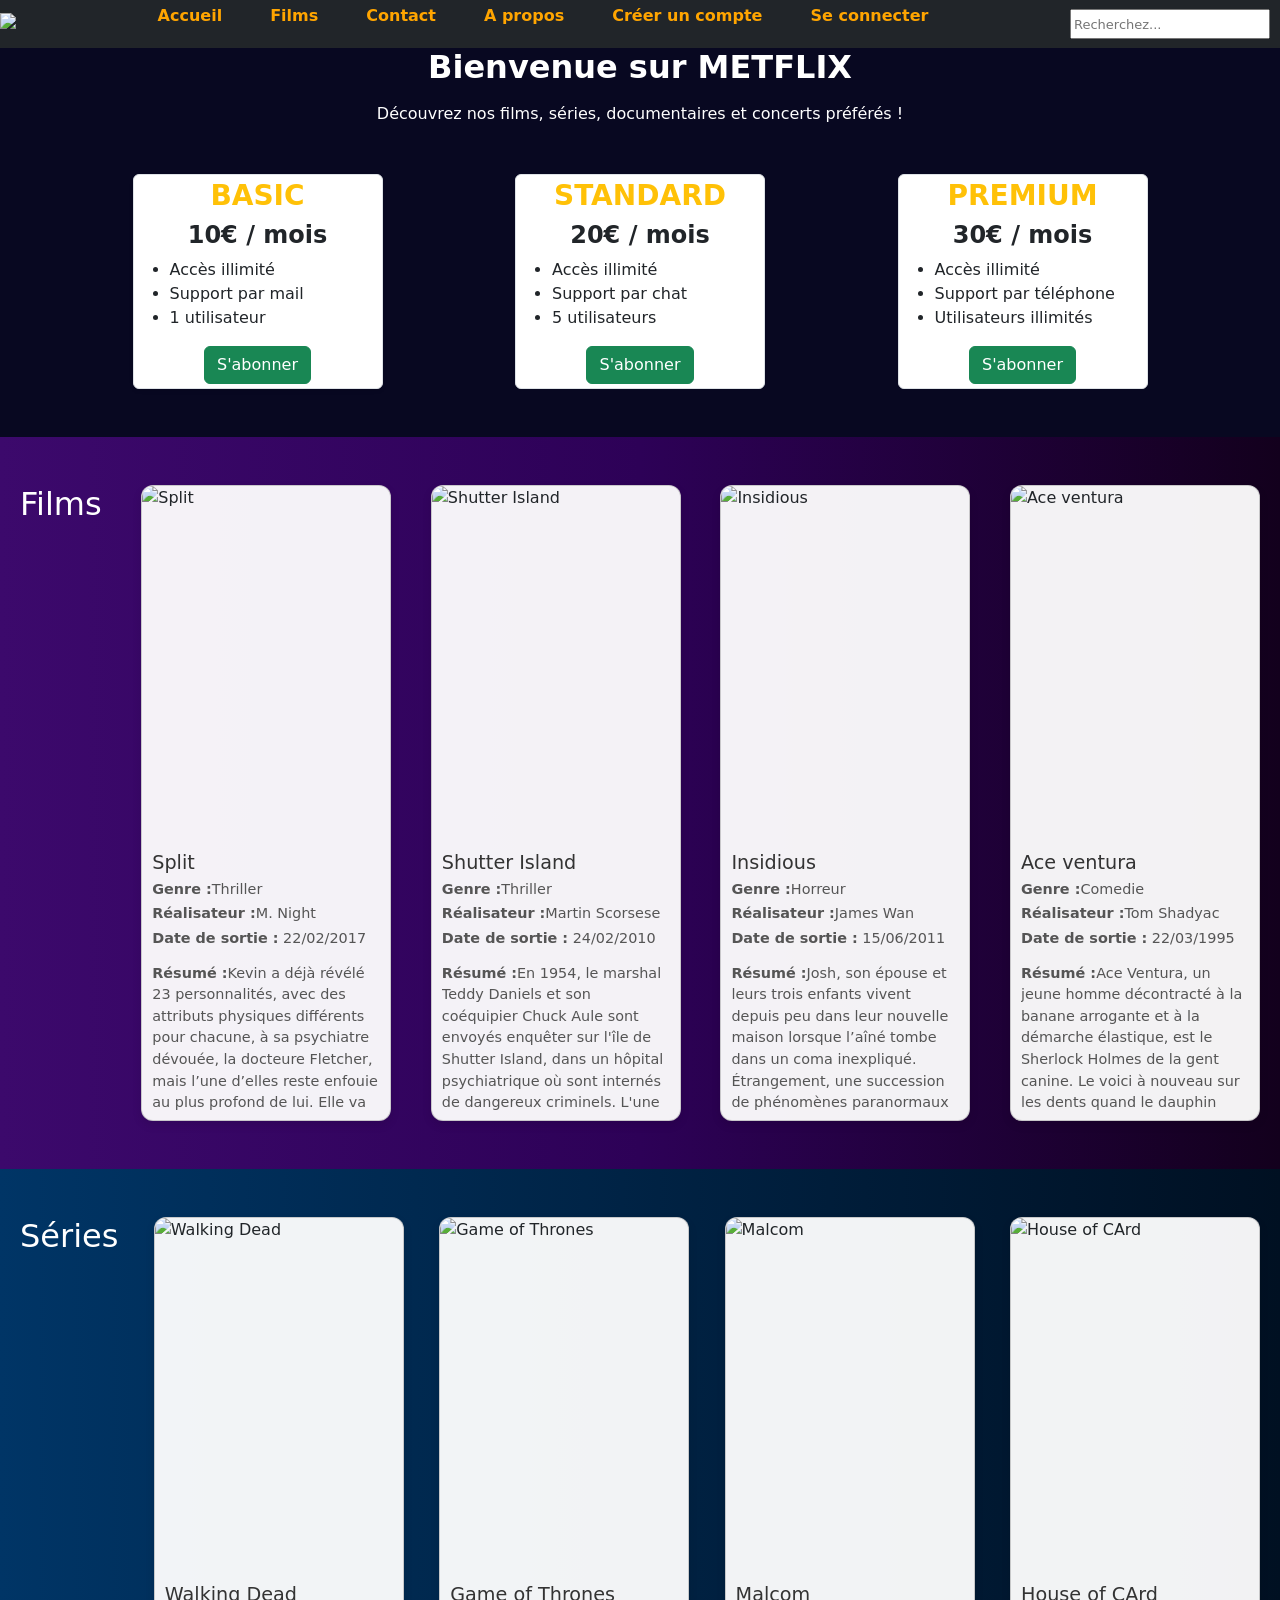
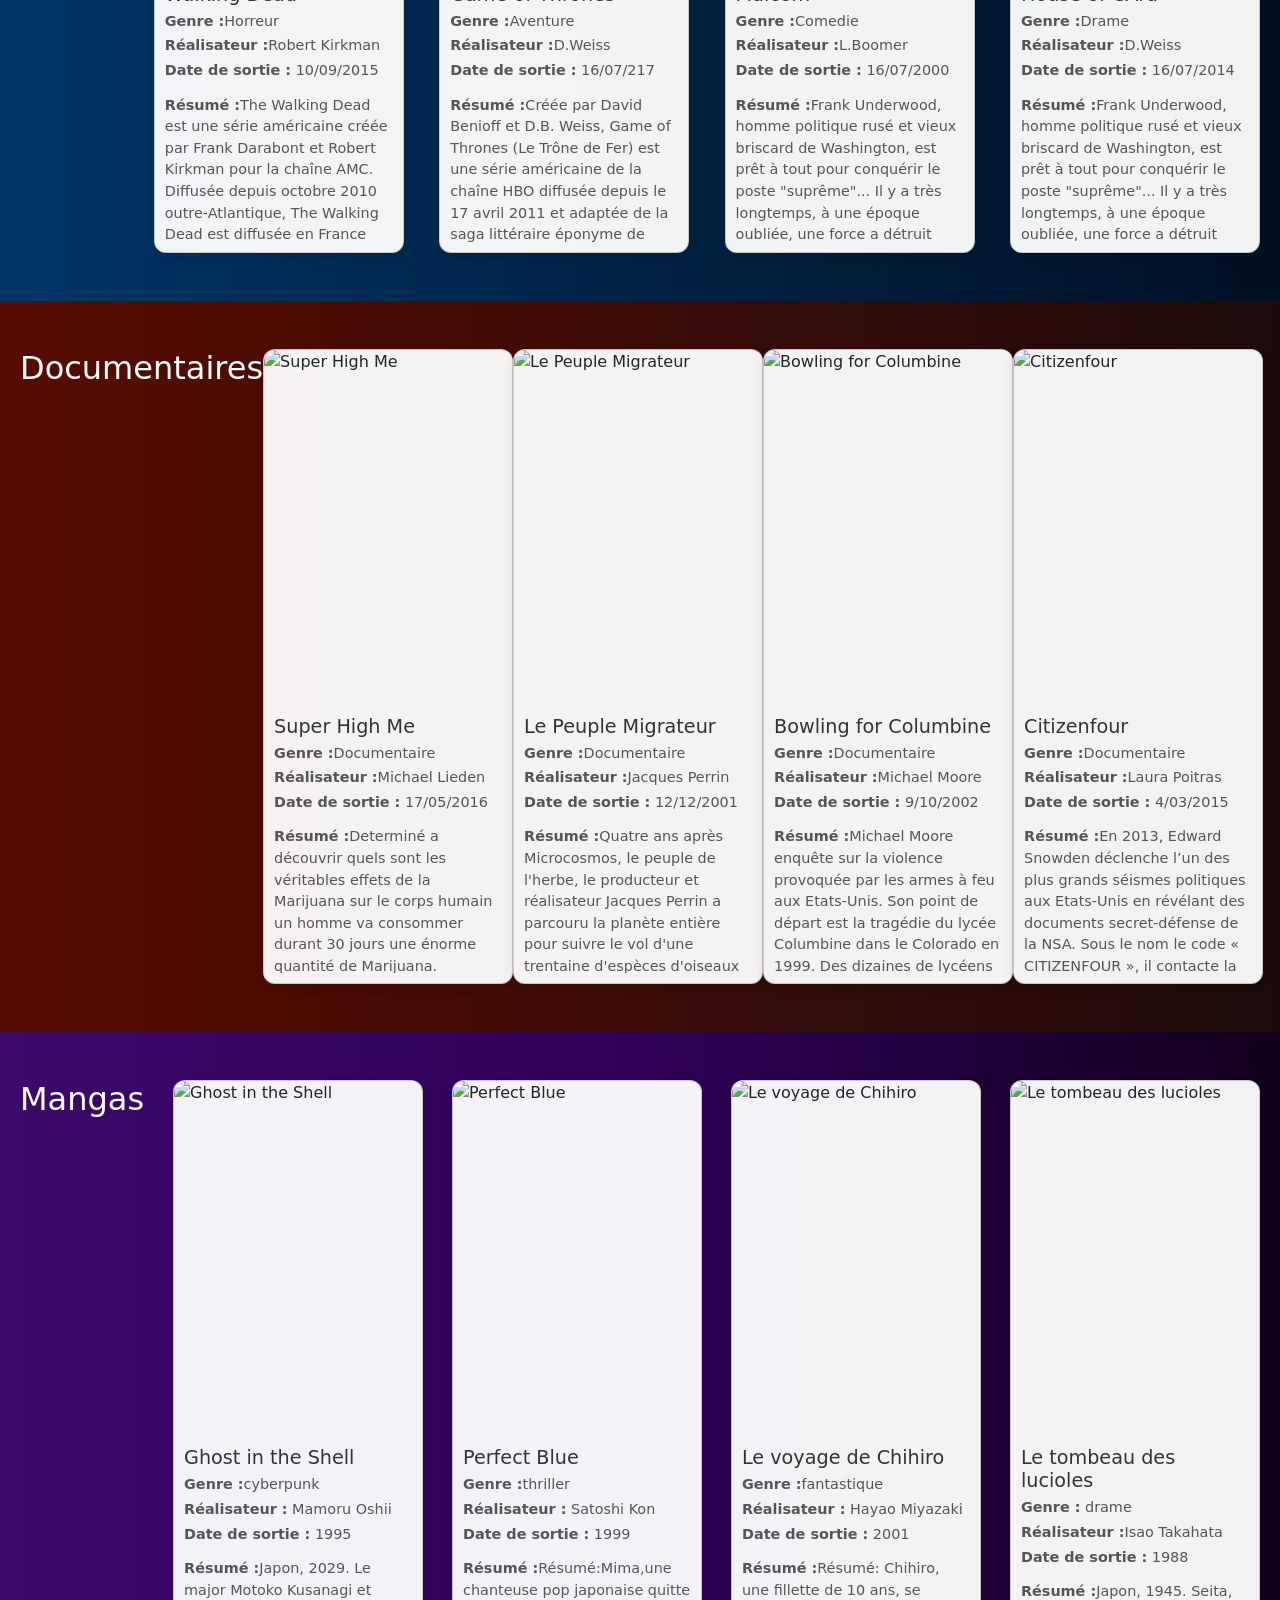
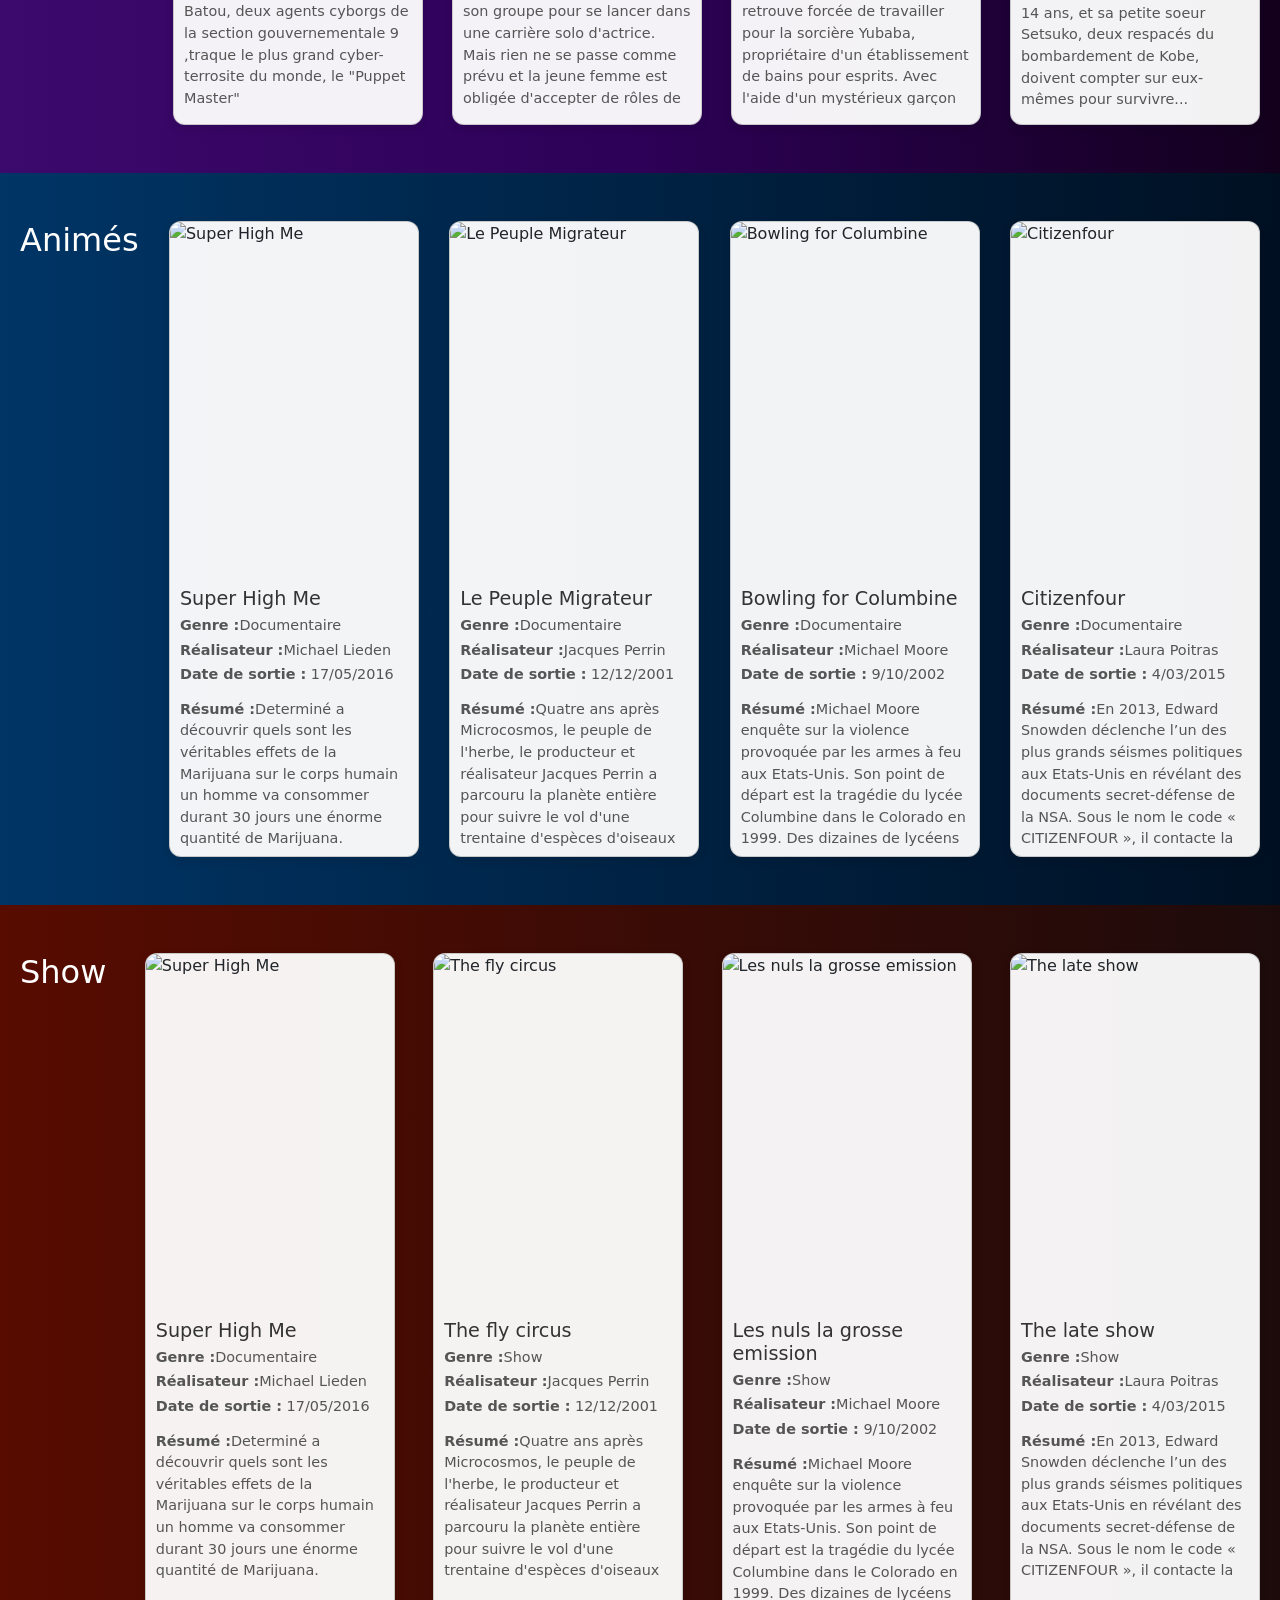
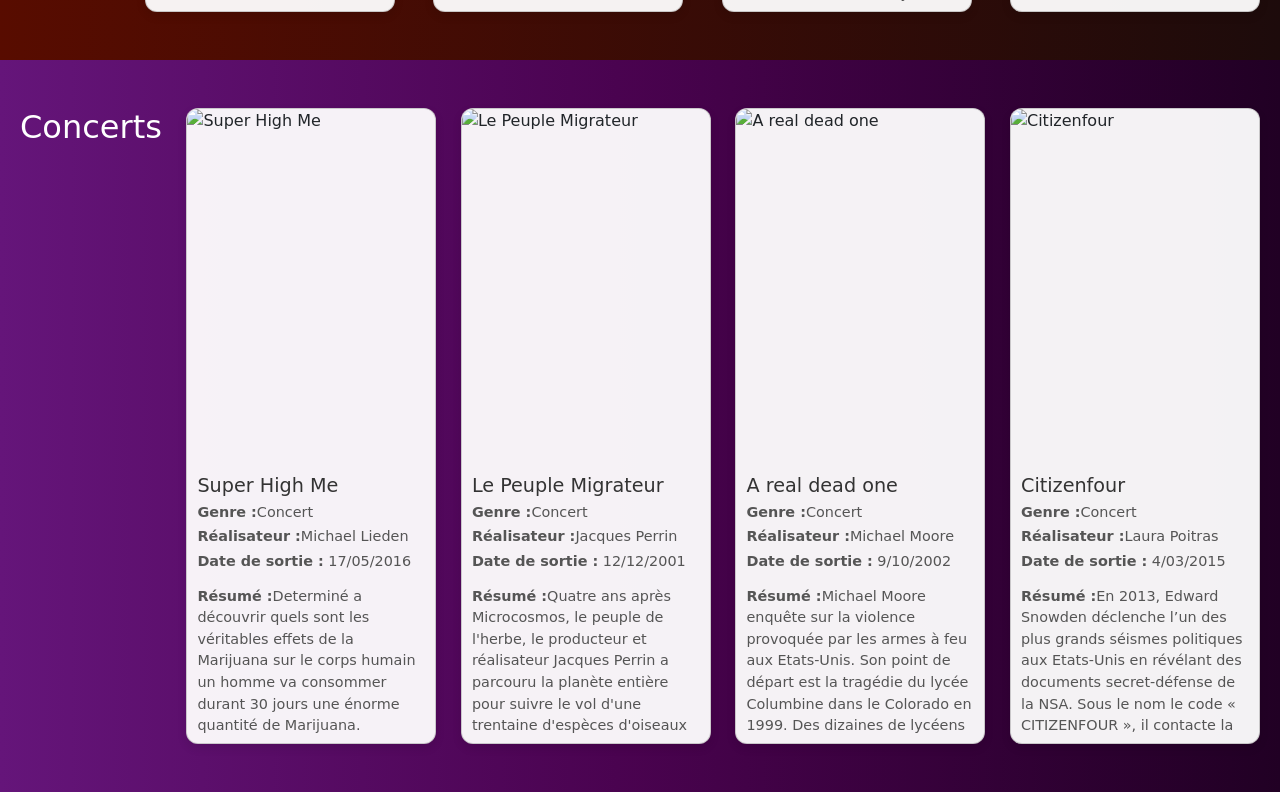
==== commit 79dc6c8c: "Màj CSS" ====
--- a/index.html
+++ b/index.html
@@ -92,43 +92,43 @@
       <!-- FILMS -->
       <section
         id="films"
-        class="section-custom bg-gradient-films py-5"
+        class="section-custom bg-gradient-films py-5 d-flex justify-content-between"
       ></section>
 
       <!-- SERIES -->
       <section
         id="series"
-        class="section-custom bg-gradient-series py-5"
+        class="section-custom bg-gradient-series py-5 d-flex justify-content-between"
       ></section>
 
       <!-- DOCUMENTAIRES -->
       <section
         id="documentaire"
-        class="section-custom bg-gradient-docu py-5"
+        class="section-custom bg-gradient-docu py-5 d-flex justify-content-between"
       ></section>
 
       <!-- MANGAS -->
       <section
         id="manga"
-        class="section-custom bg-gradient-concerts py-5"
+        class="section-custom bg-gradient-films py-5 d-flex justify-content-between"
       ></section>
 
       <!-- ANIMES -->
       <section
         id="anime"
-        class="section-custom bg-gradient-concerts py-5"
+        class="section-custom bg-gradient-series py-5 d-flex justify-content-between"
       ></section>
 
       <!-- SHOW -->
       <section
         id="show"
-        class="section-custom bg-gradient-concerts py-5"
+        class="section-custom bg-gradient-docu py-5 d-flex justify-content-between"
       ></section>
 
       <!-- CONCERT -->
       <section
         id="concert"
-        class="section-custom bg-gradient-concerts py-5"
+        class="section-custom bg-gradient-concerts py-5 d-flex justify-content-between"
       ></section>
     </main>
 
--- a/style.css
+++ b/style.css
@@ -1,4 +1,6 @@
 body {
+  margin: 0;
+  padding: 0;
   background: rgb(8, 8, 33);
 }
 
@@ -46,7 +48,70 @@
   background: linear-gradient(90deg, #65157a, lch(15.51% 46.57 324.2), #210024);
 }
 
-.film-img:hover {
-  transform: translateY(-10px);
-  box-shadow: 0 10px 20px rgba(255, 255, 255, 0.2);
+.section-custom {
+  padding: 20px;
 }
+
+.section-custom h2 {
+  color: #fff;
+  font-size: 2em;
+  text-align: center;
+  margin-bottom: 15px;
+}
+
+.card {
+  min-width: 250px;
+  max-width: 250px;
+  background: rgba(255, 255, 255, 0.95);
+  border-radius: 12px;
+  box-shadow: 0 4px 10px rgba(0, 0, 0, 0.1);
+  flex-shrink: 0;
+  display: flex;
+  flex-direction: column;
+}
+
+.card-image {
+  width: 100%;
+  height: 350px;
+  object-fit: cover;
+  border-top-left-radius: 12px;
+  border-top-right-radius: 12px;
+}
+
+.card-info {
+  padding: 10px;
+}
+
+.card-info h3 {
+  margin: 5px 0;
+  font-size: 1.2em;
+  color: #333;
+}
+
+.card-info p {
+  margin: 3px 0;
+  font-size: 0.9em;
+  color: #555;
+}
+
+.resume-container {
+  margin-top: 10px;
+  max-height: 150px;
+  overflow: hidden;
+}
+
+.resume {
+  font-size: 0.85em;
+  color: #444;
+}
+
+/* Responsive */
+@media (max-width: 768px) {
+  .card {
+    min-width: 200px;
+    max-width: 200px;
+  }
+  .card-image {
+    height: 280px;
+  }
+}
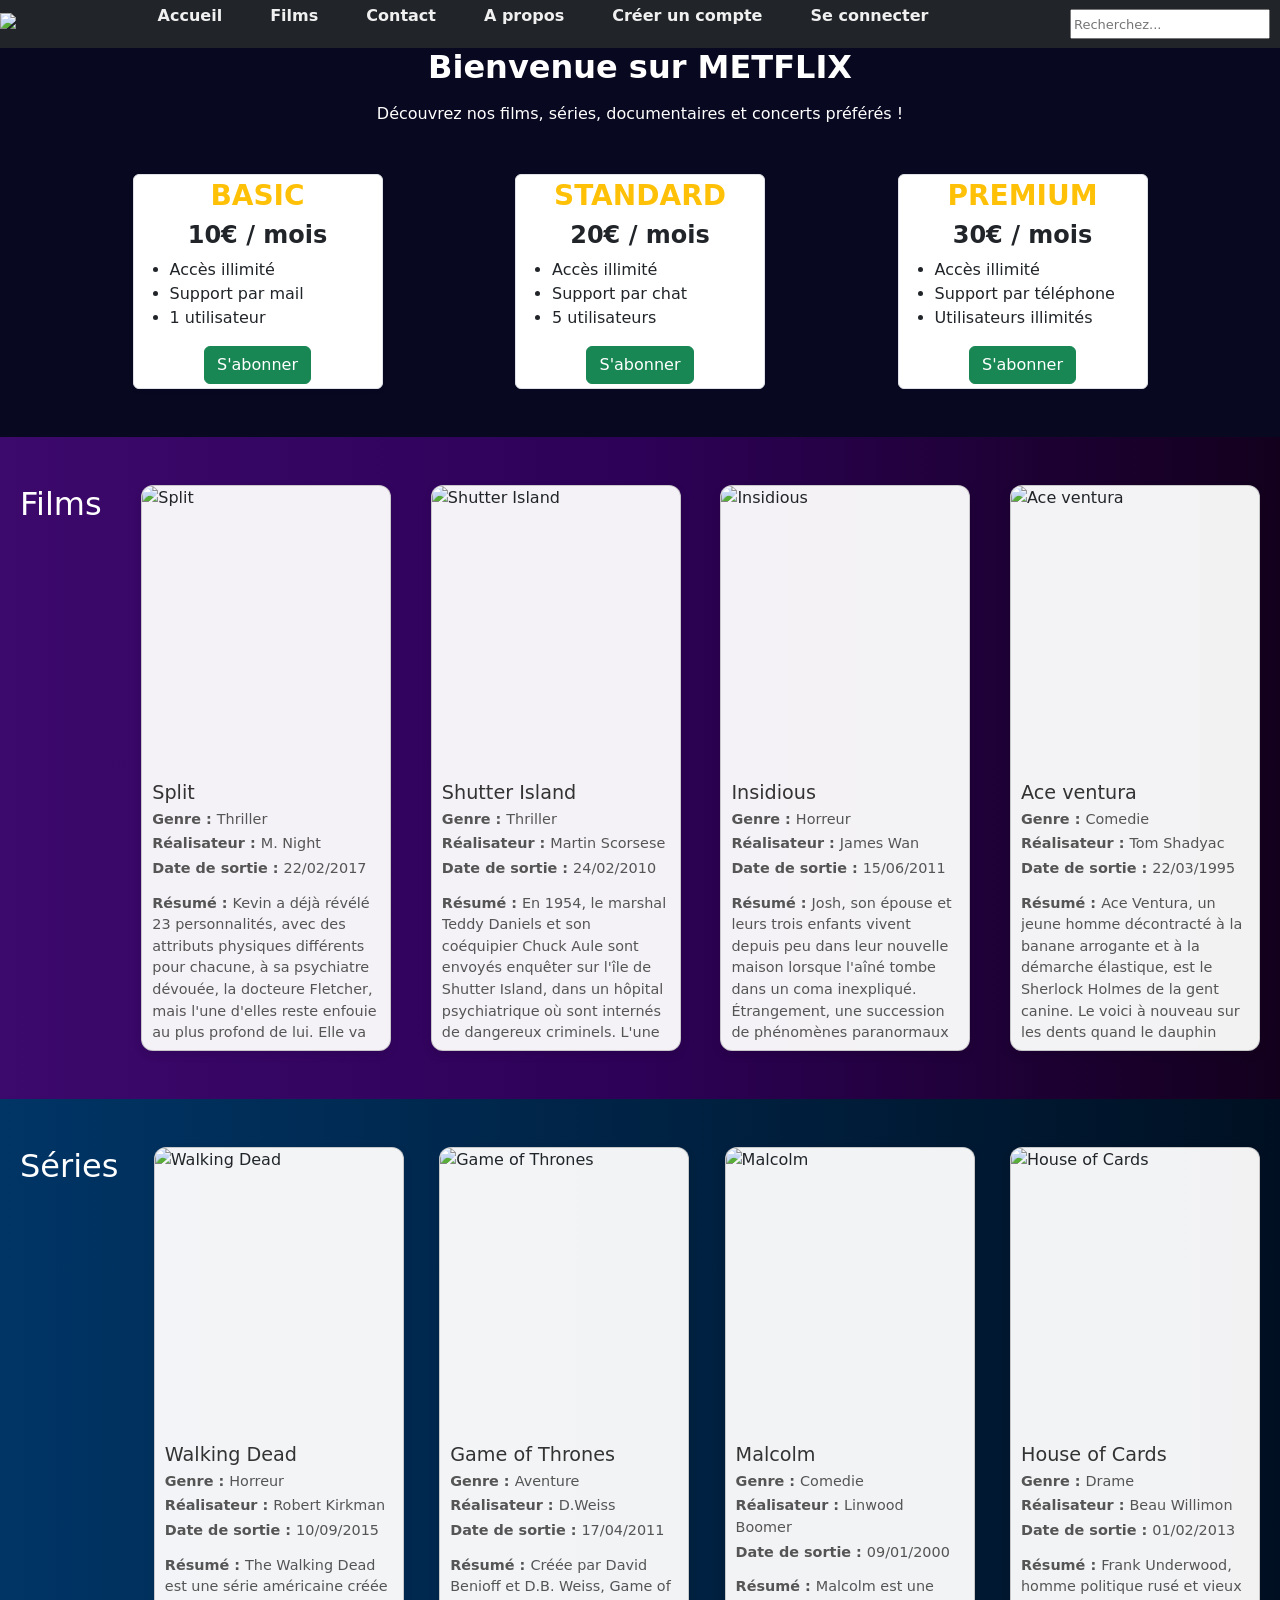
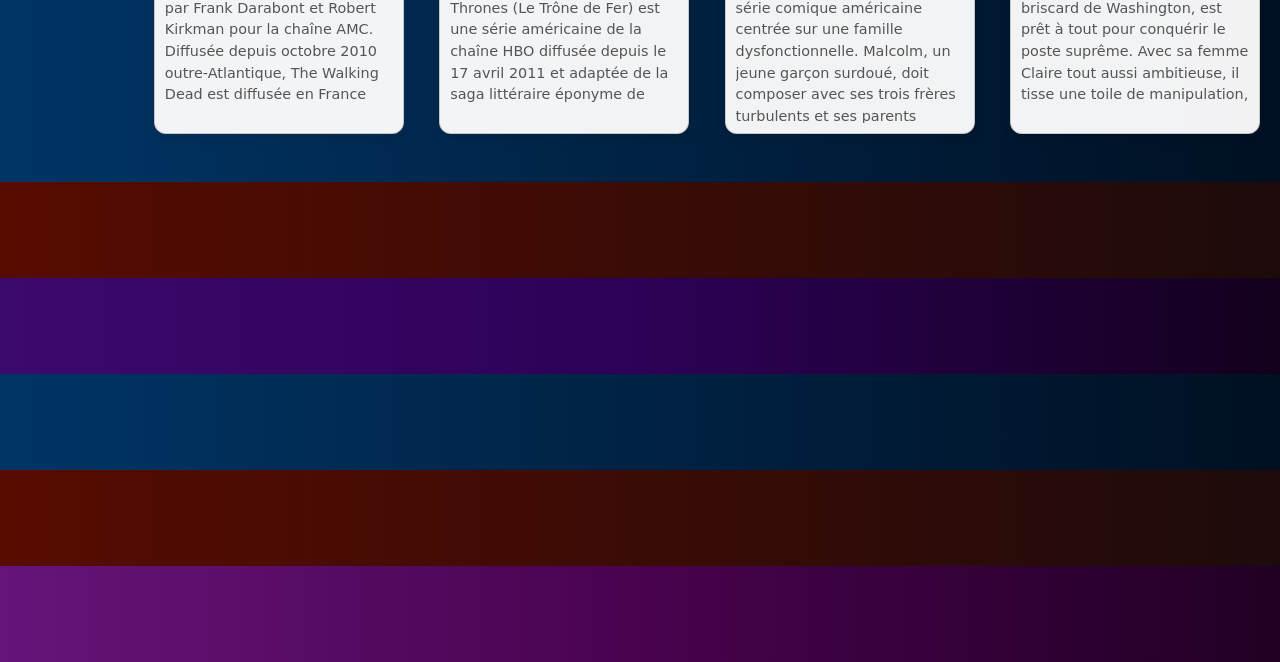
==== commit 114333de: "Affichage JSON OK" ====
--- a/index.html
+++ b/index.html
@@ -9,7 +9,7 @@
       integrity="sha384-sRIl4kxILFvY47J16cr9ZwB07vP4J8+LH7qKQnuqkuIAvNWLzeN8tE5YBujZqJLB"
       crossorigin="anonymous"
     />
-    <link rel="icon" type="image/png" href="/images/FavMetflix.png" />
+    <link rel="icon" type="image/png" src="/images/FavMetflix.png" />
     <link rel="stylesheet" href="/style.css" />
     <title>Metflix</title>
   </head>
--- a/style.css
+++ b/style.css
@@ -6,6 +6,7 @@
 
 .logo {
   width: 180px;
+  vertical-align: middle;
 }
 
 #recherche {
@@ -17,18 +18,25 @@
   margin-right: 10px;
 }
 
+#recherche:focus-visible {
+  outline: none;
+  box-shadow: 0 0 15px 5px rgba(220, 20, 60, 0.6);
+  border-radius: 5px;
+}
+
 .offres .img-thumbnail {
   width: 250px;
 }
 
 nav a {
-  color: orange;
+  font-weight: bold;
+  color: rgb(240, 240, 240);
   text-decoration: none;
   transition: color 0.3s ease, transform 0.2s ease;
 }
 
 nav a:hover {
-  color: #fff;
+  color: #c70000;
   transform: scale(1.1);
 }
 
@@ -70,6 +78,10 @@
   flex-direction: column;
 }
 
+.card:hover {
+  transform: translateY(-0.2in);
+}
+
 .card-image {
   width: 100%;
   height: 350px;
@@ -105,13 +117,6 @@
   color: #444;
 }
 
-/* Responsive */
-@media (max-width: 768px) {
-  .card {
-    min-width: 200px;
-    max-width: 200px;
-  }
-  .card-image {
-    height: 280px;
-  }
+.card-image {
+  height: 280px;
 }
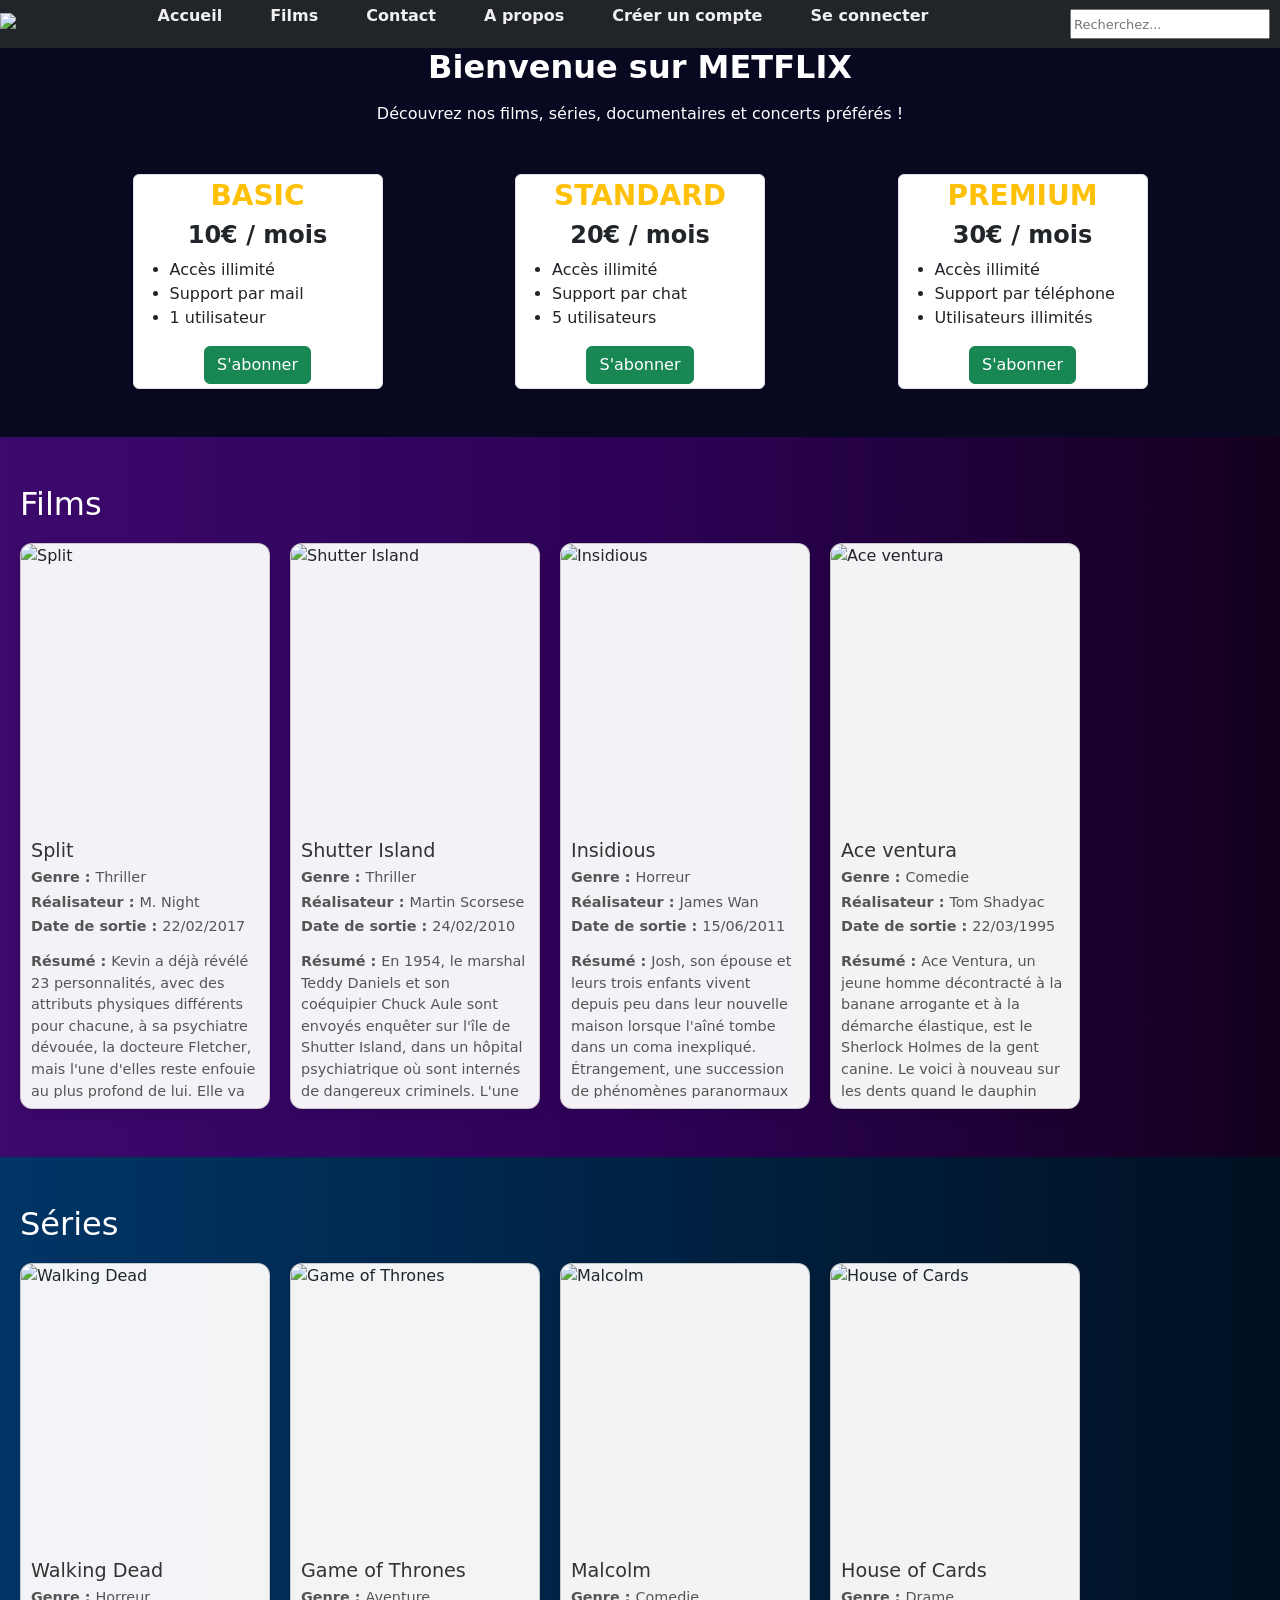
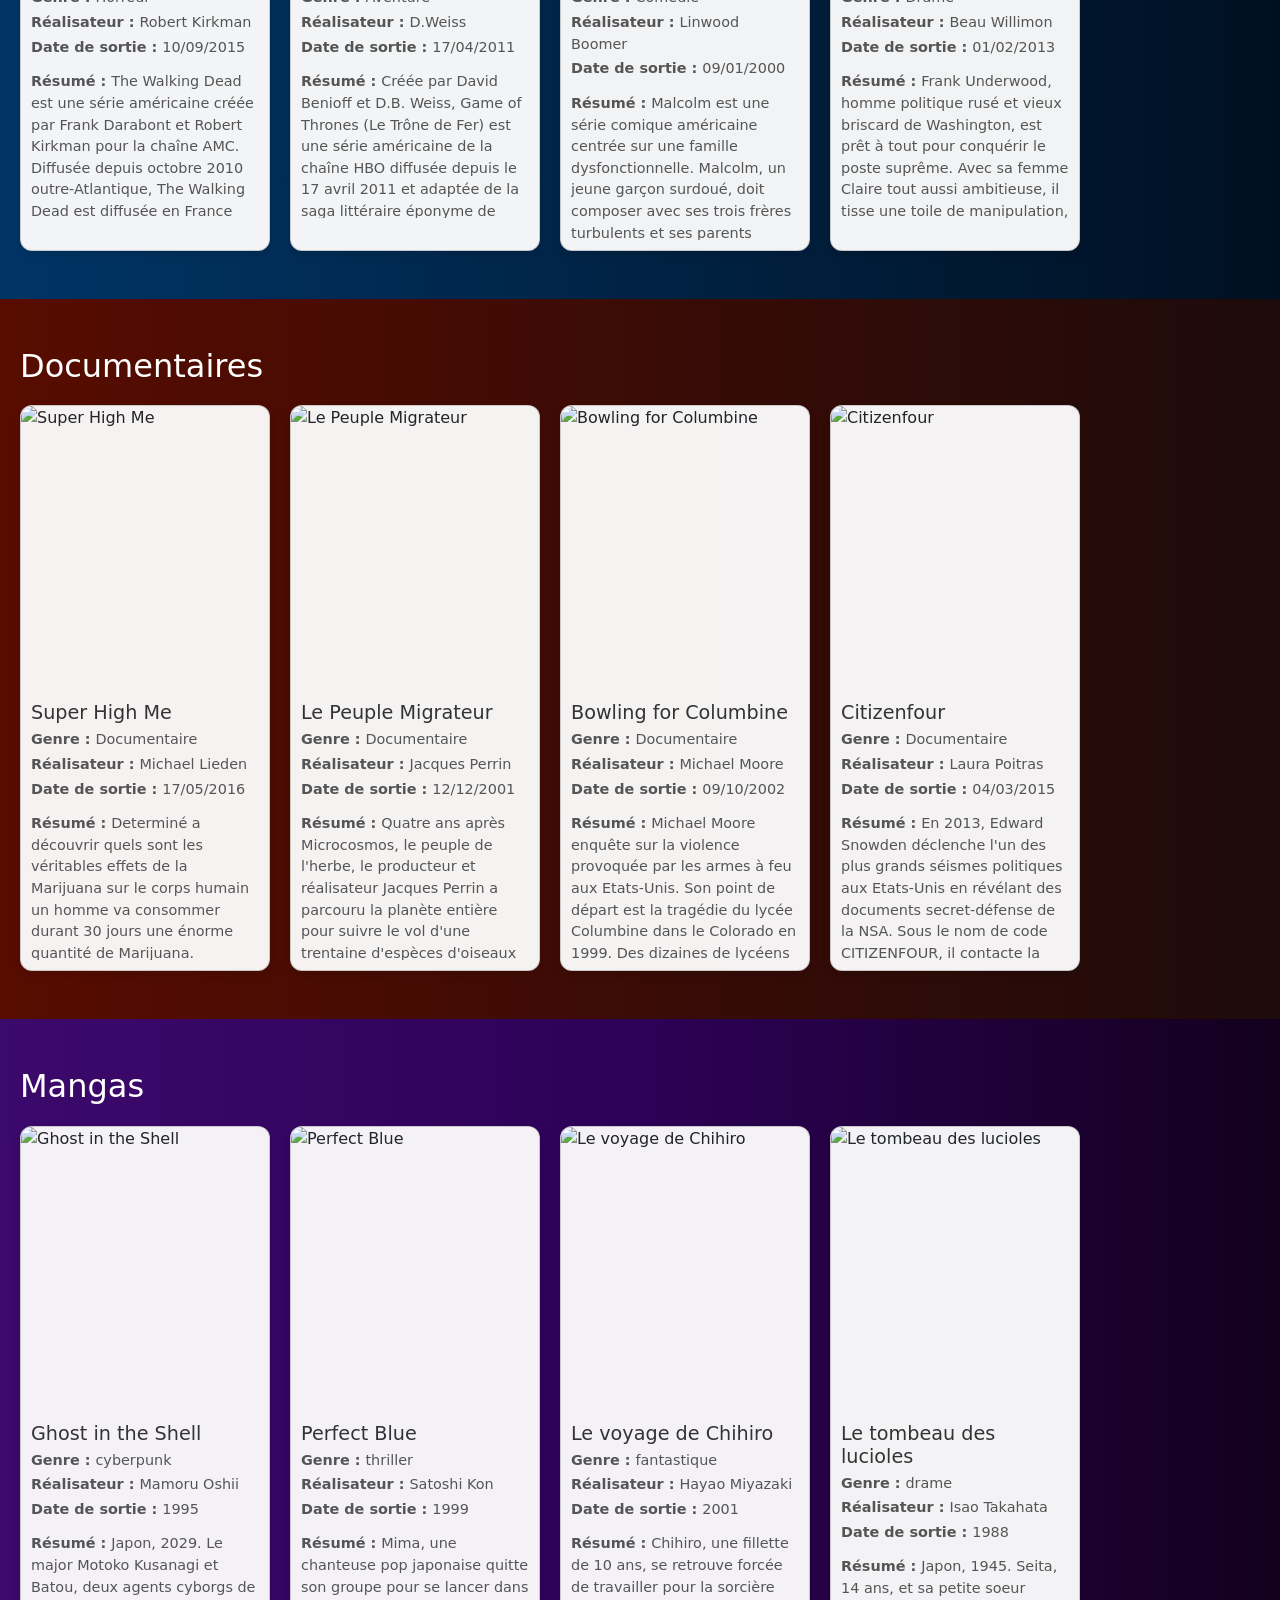
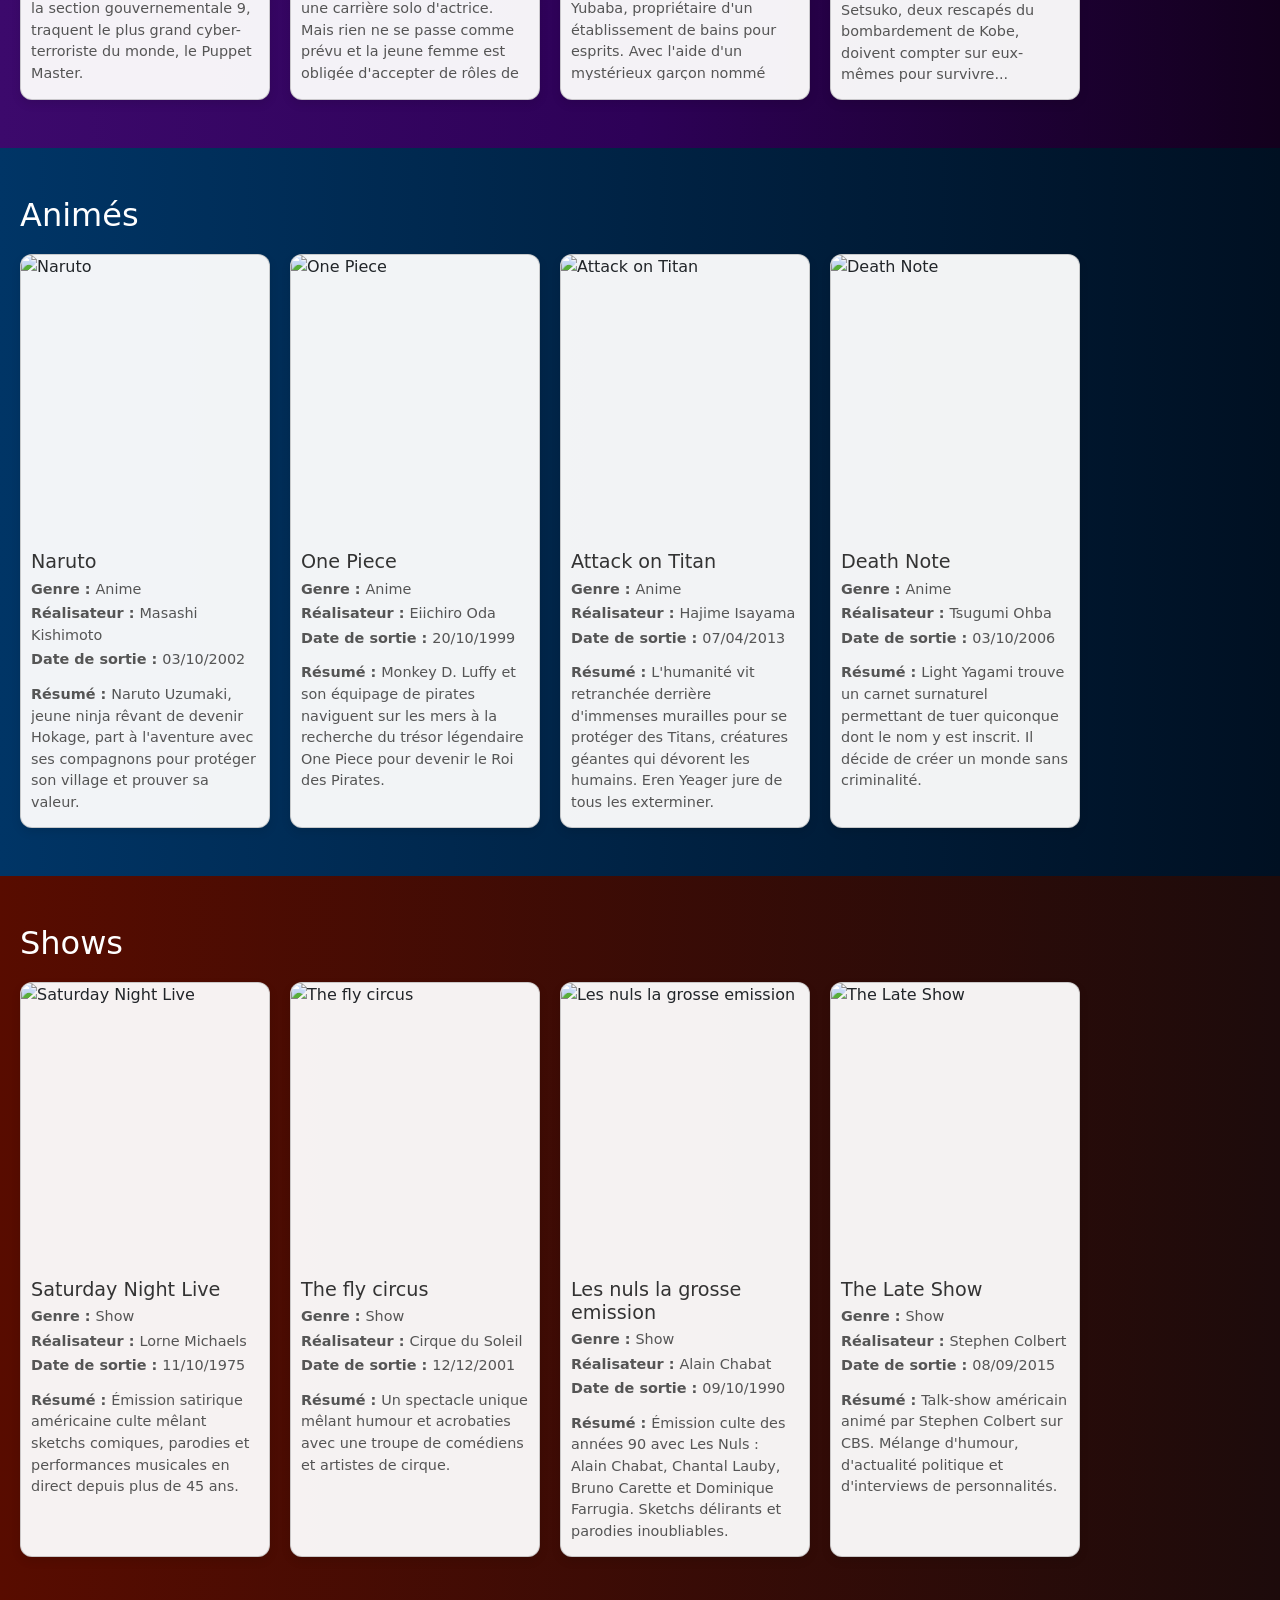
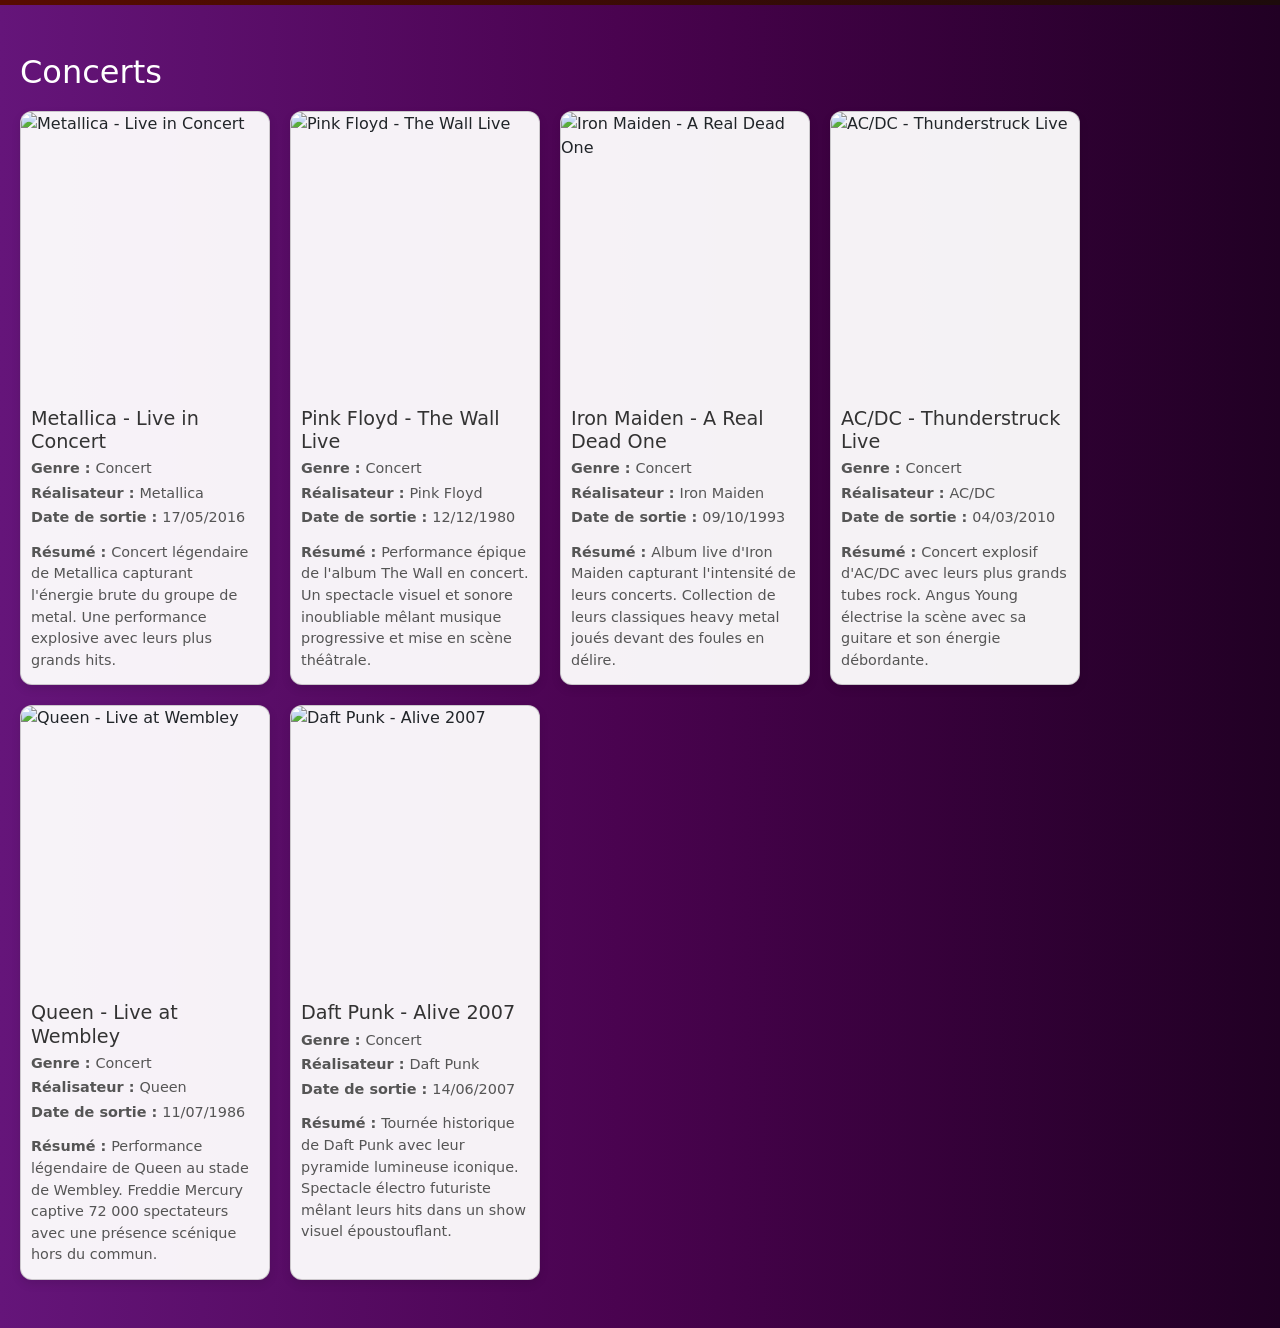
==== commit 1961cf90: "Derniers ajustements CSS et JS de la version JSON" ====
--- a/index.html
+++ b/index.html
@@ -103,31 +103,31 @@
 
       <!-- DOCUMENTAIRES -->
       <section
-        id="documentaire"
+        id="documentaires"
         class="section-custom bg-gradient-docu py-5 d-flex justify-content-between"
       ></section>
 
       <!-- MANGAS -->
       <section
-        id="manga"
+        id="mangas"
         class="section-custom bg-gradient-films py-5 d-flex justify-content-between"
       ></section>
 
       <!-- ANIMES -->
       <section
-        id="anime"
+        id="animes"
         class="section-custom bg-gradient-series py-5 d-flex justify-content-between"
       ></section>
 
       <!-- SHOW -->
       <section
-        id="show"
+        id="shows"
         class="section-custom bg-gradient-docu py-5 d-flex justify-content-between"
       ></section>
 
       <!-- CONCERT -->
       <section
-        id="concert"
+        id="concerts"
         class="section-custom bg-gradient-concerts py-5 d-flex justify-content-between"
       ></section>
     </main>
--- a/style.css
+++ b/style.css
@@ -57,14 +57,26 @@
 }
 
 .section-custom {
-  padding: 20px;
+  display: flex;
+  flex-direction: column;
+  align-items: flex-start;
+  padding: 40px 20px;
 }
 
 .section-custom h2 {
   color: #fff;
   font-size: 2em;
-  text-align: center;
-  margin-bottom: 15px;
+  margin-bottom: 20px;
+  text-align: left;
+  width: 100%;
+}
+
+.cards-container {
+  display: flex;
+  flex-wrap: wrap;
+  gap: 20px;
+  justify-content: flex-start;
+  width: 100%;
 }
 
 .card {
@@ -76,10 +88,13 @@
   flex-shrink: 0;
   display: flex;
   flex-direction: column;
+
+  transition: transform 0.3s ease, box-shadow 0.3s ease;
 }
 
 .card:hover {
-  transform: translateY(-0.2in);
+  transform: translateY(-10px);
+  box-shadow: 0 8px 25px rgba(0, 0, 0, 0.25);
 }
 
 .card-image {
